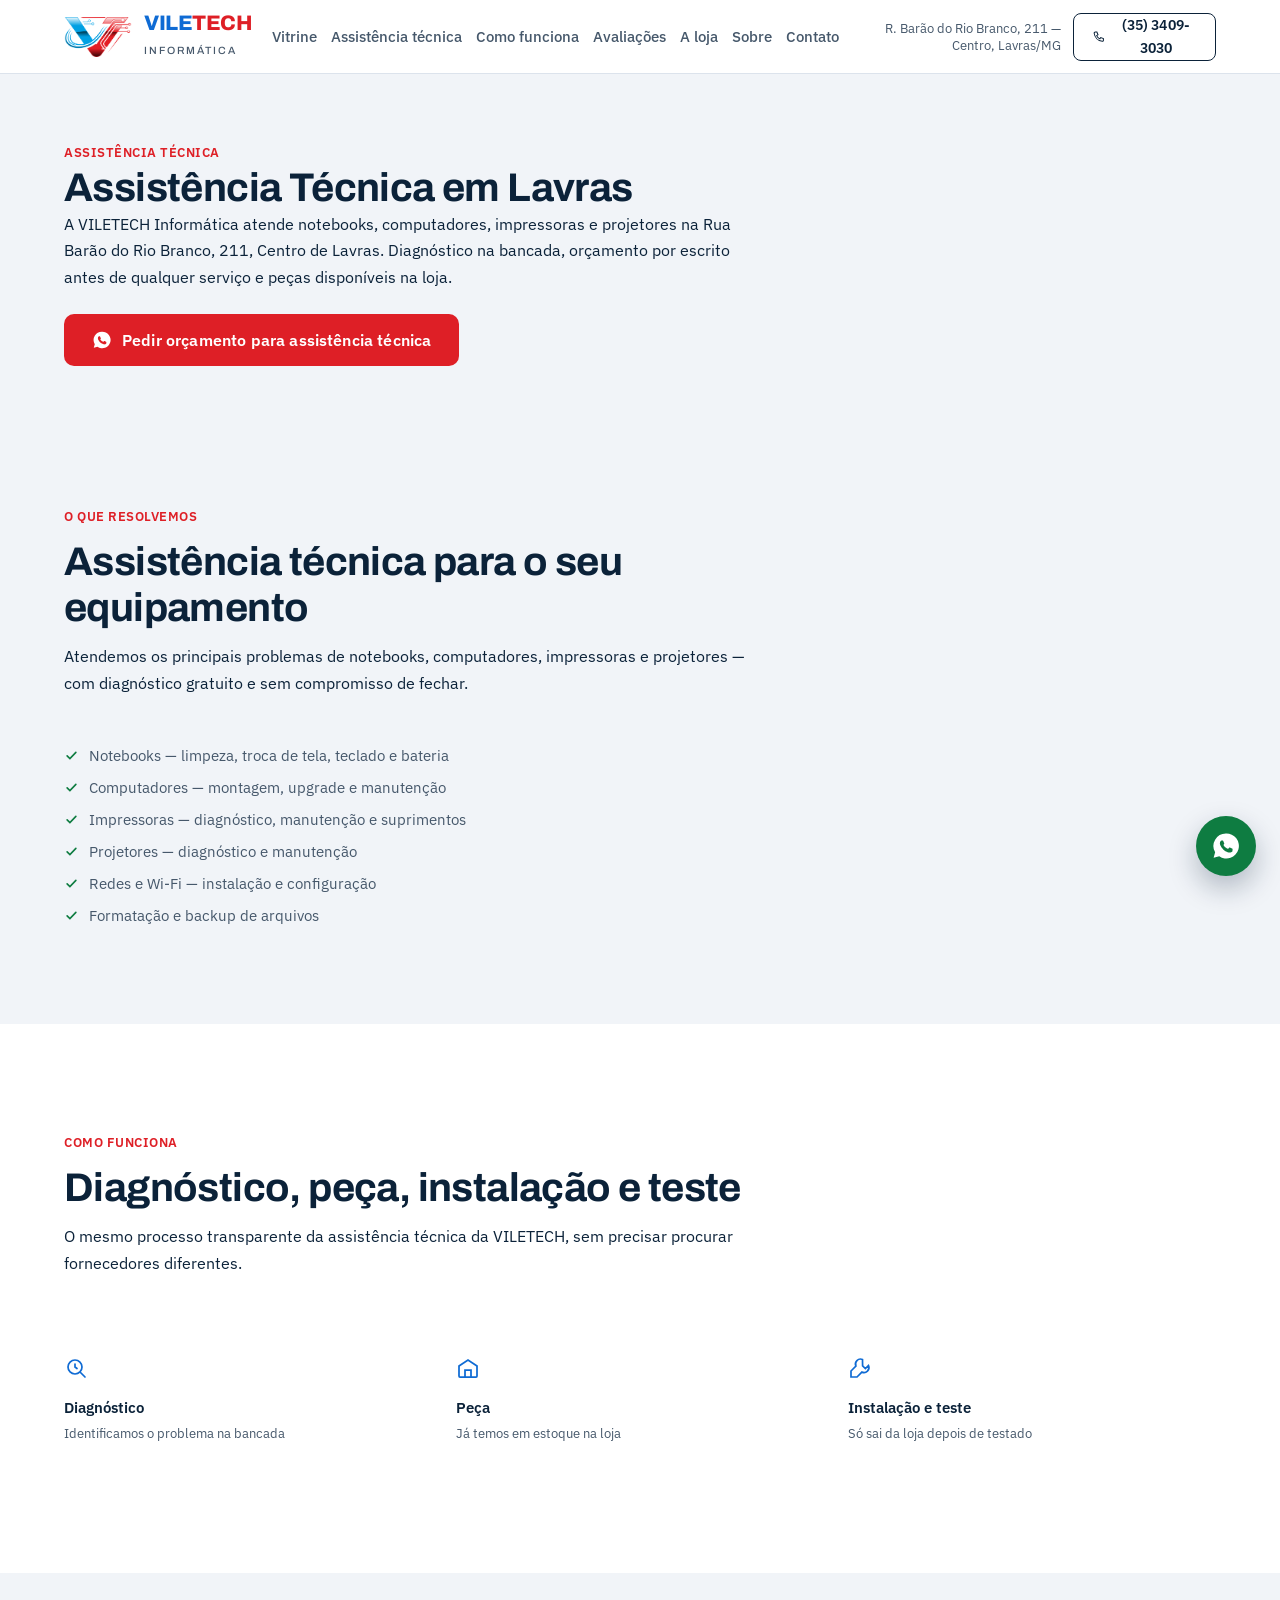
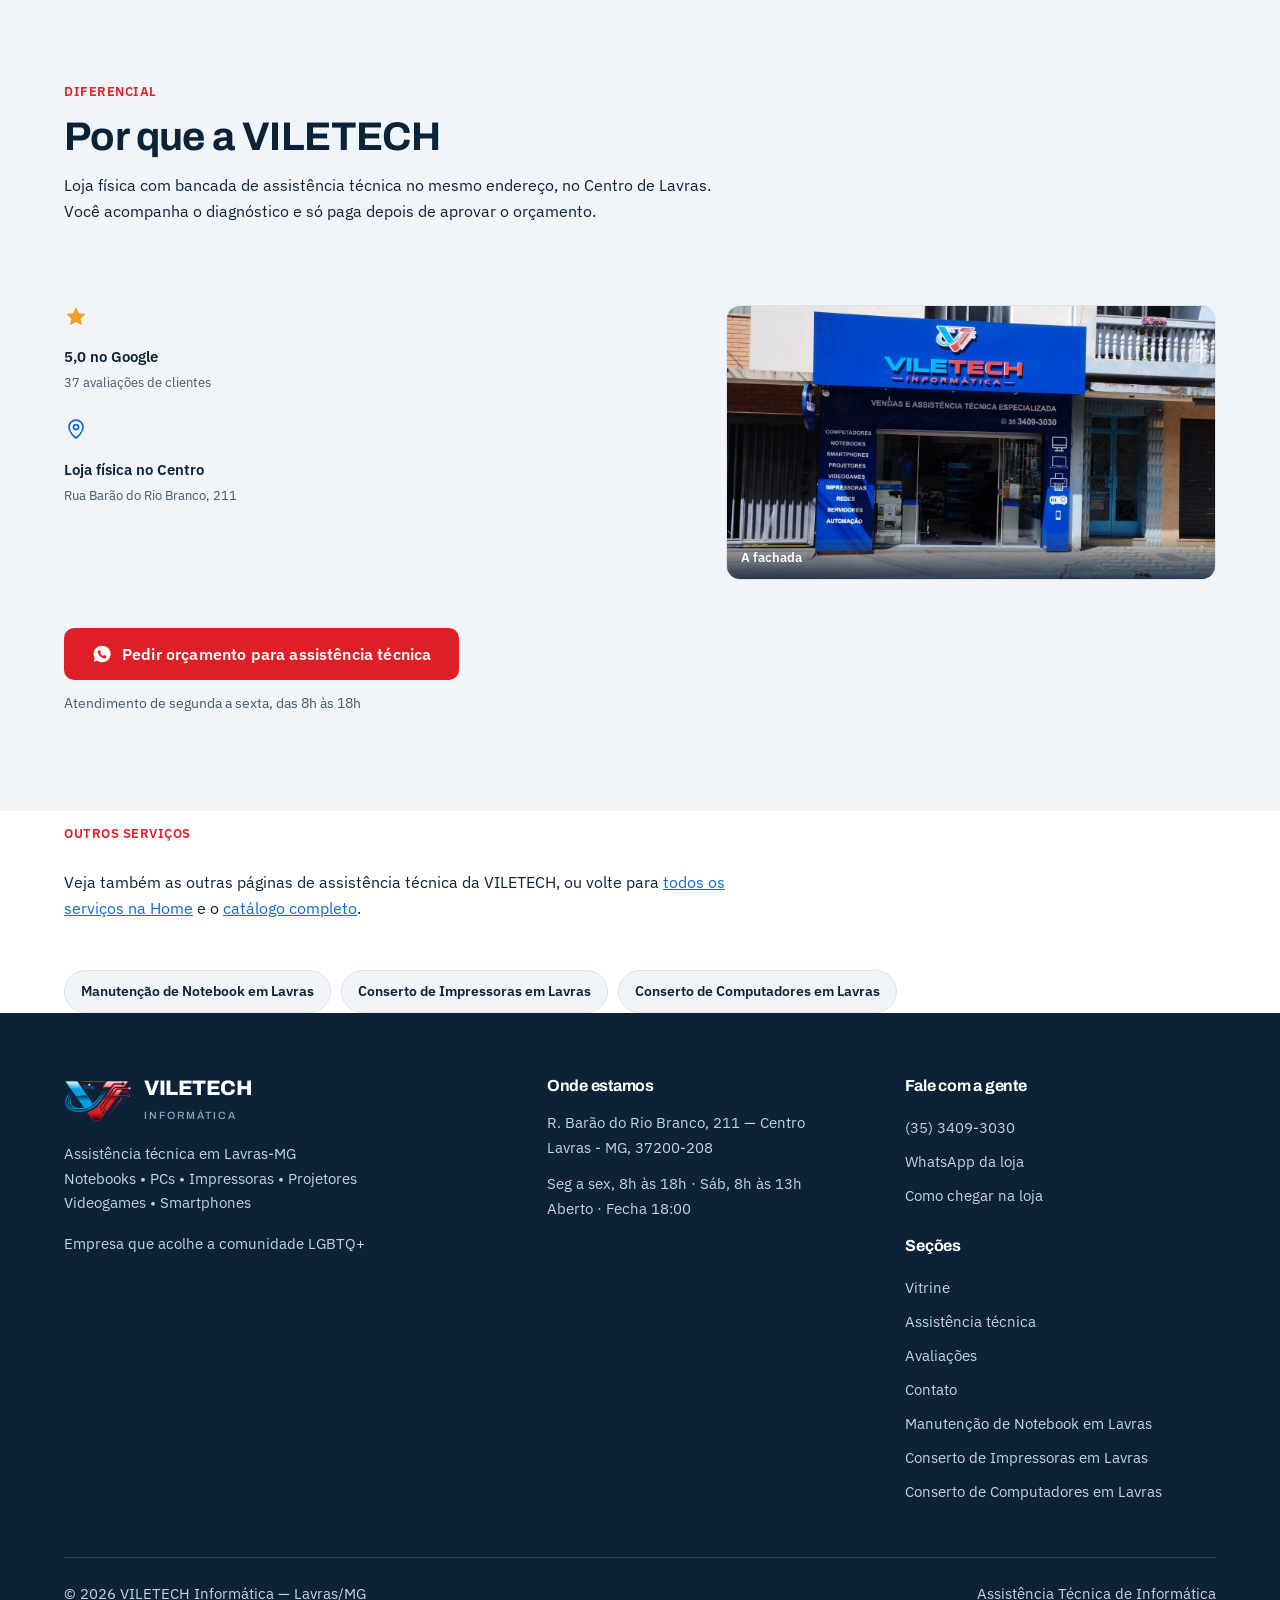
==== assistencia-tecnica-lavras/index.html @ 5fe6fd29 "Cria 4 páginas de serviço em SEO local (Lavras) e ajusta domínio canônico - Novas páginas institucio" ====
<!DOCTYPE html>
<html lang="pt-BR">
<head>
<meta charset="UTF-8">
<meta name="viewport" content="width=device-width, initial-scale=1">
<title>Assistência Técnica em Lavras | VILETECH Informática</title>
<meta name="description" content="Assistência técnica em Lavras/MG para notebooks, computadores, impressoras e projetores. Diagnóstico rápido, orçamento por escrito e loja física no Centro.">
<meta name="theme-color" content="#0B2239">
<meta property="og:type" content="website">
<meta property="og:locale" content="pt_BR">
<meta property="og:site_name" content="VILETECH Informática">
<meta property="og:title" content="Assistência Técnica em Lavras | VILETECH Informática">
<meta property="og:description" content="Assistência técnica em Lavras/MG para notebooks, computadores, impressoras e projetores. Diagnóstico rápido, orçamento por escrito e loja física no Centro.">
<meta property="og:url" content="https://viletechinformatica.com.br/assistencia-tecnica-lavras/">
<meta property="og:image" content="https://viletechinformatica.com.br/img/logo-viletech-512.png">
<meta name="twitter:card" content="summary">
<meta name="twitter:title" content="Assistência Técnica em Lavras | VILETECH Informática">
<meta name="twitter:description" content="Assistência técnica em Lavras/MG para notebooks, computadores, impressoras e projetores. Diagnóstico rápido, orçamento por escrito e loja física no Centro.">
<meta name="twitter:image" content="https://viletechinformatica.com.br/img/logo-viletech-512.png">
<link rel="canonical" href="https://viletechinformatica.com.br/assistencia-tecnica-lavras/">
<link rel="icon" type="image/png" href="../img/favicon-32.png">
<link rel="apple-touch-icon" href="../img/apple-touch-icon.png">
<link rel="preconnect" href="https://fonts.googleapis.com">
<link rel="preconnect" href="https://fonts.gstatic.com" crossorigin>
<link href="https://fonts.googleapis.com/css2?family=Archivo:wght@600;700;800&family=IBM+Plex+Sans:wght@400;500;600&display=swap" rel="stylesheet">
<link rel="stylesheet" href="../estilo.css">
<script type="application/ld+json">
{
  "@context": "https://schema.org",
  "@type": "BreadcrumbList",
  "itemListElement": [
    { "@type": "ListItem", "position": 1, "name": "Início", "item": "https://viletechinformatica.com.br/" },
    { "@type": "ListItem", "position": 2, "name": "Assistência Técnica em Lavras", "item": "https://viletechinformatica.com.br/assistencia-tecnica-lavras/" }
  ]
}
</script>
</head>
<body>

<script>document.documentElement.classList.add('js');</script>

<a class="pular" href="#conteudo">Pular para o conteúdo</a>

<!-- ==========================================================================
     CABEÇALHO — igual ao da Home
     ========================================================================== -->
<header class="topo">
  <div class="topo-in">
    <a class="marca" href="../index.html" aria-label="VILETECH Informática — página inicial">
      <img class="marca-logo" src="../img/logo-viletech-mark.png" width="68" height="40" alt="" aria-hidden="true">
      <span class="marca-txt"><strong><span class="marca-vile">Vile</span><span class="marca-tech">Tech</span></strong><span>Informática</span></span>
    </a>

    <nav class="menu" id="menu" aria-label="Navegação principal">
      <a href="../index.html#vitrine">Vitrine</a>
      <a href="../index.html#servicos">Assistência técnica</a>
      <a href="../index.html#como-funciona">Como funciona</a>
      <a href="../index.html#avaliacoes">Avaliações</a>
      <a href="../index.html#loja">A loja</a>
      <a href="../sobre/">Sobre</a>
      <a href="../index.html#contato">Contato</a>
    </nav>

    <div class="topo-contato">
      <p class="topo-endereco">R. Barão do Rio Branco, 211 — Centro, Lavras/MG</p>
      <a class="btn btn-s btn-mini" href="tel:+553534093030">
        <svg width="16" height="16" viewBox="0 0 24 24" fill="none" stroke="currentColor" stroke-width="1.9" stroke-linecap="round" aria-hidden="true" focusable="false"><path d="M6 3h3l2 5-2.5 1.5a12 12 0 0 0 6 6L16 13l5 2v3a2 2 0 0 1-2.2 2A17 17 0 0 1 4 5.2 2 2 0 0 1 6 3z"/></svg>
        (35) 3409-3030
      </a>
      <button class="abre-menu" id="abreMenu" type="button" aria-expanded="false" aria-controls="menu" aria-label="Abrir menu de navegação">
        <svg width="22" height="22" viewBox="0 0 24 24" fill="none" stroke="currentColor" stroke-width="2" stroke-linecap="round" aria-hidden="true" focusable="false"><path d="M4 7h16M4 12h16M4 17h16"/></svg>
      </button>
    </div>
  </div>
</header>

<main id="conteudo">

  <!-- ========================================================================
       INTRODUÇÃO
       ======================================================================== -->
  <section class="catalogo-topo">
    <div class="container">
      <p class="selo">Assistência técnica</p>
      <h1 class="h2">Assistência Técnica em Lavras</h1>
      <p class="corpo">A VILETECH Informática atende notebooks, computadores, impressoras e projetores na Rua Barão do Rio Branco, 211, Centro de Lavras. Diagnóstico na bancada, orçamento por escrito antes de qualquer serviço e peças disponíveis na loja.</p>
      <div class="linha-btn" style="margin-top:var(--e5)">
        <a class="btn btn-p" data-zap="Olá! Gostaria de solicitar um orçamento para assistência técnica." href="https://wa.me/553534093030?text=Ol%C3%A1!%20Gostaria%20de%20solicitar%20um%20or%C3%A7amento%20para%20assist%C3%AAncia%20t%C3%A9cnica." target="_blank" rel="noopener">
          <svg width="20" height="20" viewBox="0 0 24 24" fill="currentColor" aria-hidden="true" focusable="false"><path d="M12 2a10 10 0 0 0-8.7 15l-1.2 4.4 4.5-1.2A10 10 0 1 0 12 2zm5.3 14c-.2.6-1.2 1.2-1.7 1.2-.5.1-1 .1-1.6-.1-.4-.1-.9-.3-1.5-.6-2.6-1.1-4.3-3.8-4.4-4-.1-.2-1-1.4-1-2.6 0-1.2.6-1.8.9-2.1.2-.2.5-.3.7-.3h.5c.2 0 .4 0 .6.5l.8 1.9c.1.2 0 .4-.1.5l-.3.4c-.1.1-.3.3-.1.6.1.2.6 1 1.3 1.6.9.8 1.6 1 1.9 1.2.2.1.4 0 .5-.1l.7-.8c.2-.2.3-.2.6-.1l1.7.8c.3.1.5.2.5.4 0 .1 0 .5-.2 1z"/></svg>
          Pedir orçamento para assistência técnica
        </a>
      </div>
    </div>
  </section>

  <!-- ========================================================================
       O QUE RESOLVEMOS
       ======================================================================== -->
  <section class="secao secao--cinza" aria-labelledby="tituloResolve">
    <div class="container">
      <div class="cabeca-secao revela">
        <p class="selo">O que resolvemos</p>
        <h2 class="h2" id="tituloResolve">Assistência técnica para o seu equipamento</h2>
        <p class="corpo">Atendemos os principais problemas de notebooks, computadores, impressoras e projetores — com diagnóstico gratuito e sem compromisso de fechar.</p>
      </div>

      <ul class="lista-check revela" style="max-width:560px">
            <li><svg width="15" height="15" viewBox="0 0 24 24" fill="none" stroke="currentColor" stroke-width="2.6" stroke-linecap="round" aria-hidden="true" focusable="false"><path d="M5 12.5l4.5 4.5L19 7"/></svg>Notebooks — limpeza, troca de tela, teclado e bateria</li>
            <li><svg width="15" height="15" viewBox="0 0 24 24" fill="none" stroke="currentColor" stroke-width="2.6" stroke-linecap="round" aria-hidden="true" focusable="false"><path d="M5 12.5l4.5 4.5L19 7"/></svg>Computadores — montagem, upgrade e manutenção</li>
            <li><svg width="15" height="15" viewBox="0 0 24 24" fill="none" stroke="currentColor" stroke-width="2.6" stroke-linecap="round" aria-hidden="true" focusable="false"><path d="M5 12.5l4.5 4.5L19 7"/></svg>Impressoras — diagnóstico, manutenção e suprimentos</li>
            <li><svg width="15" height="15" viewBox="0 0 24 24" fill="none" stroke="currentColor" stroke-width="2.6" stroke-linecap="round" aria-hidden="true" focusable="false"><path d="M5 12.5l4.5 4.5L19 7"/></svg>Projetores — diagnóstico e manutenção</li>
            <li><svg width="15" height="15" viewBox="0 0 24 24" fill="none" stroke="currentColor" stroke-width="2.6" stroke-linecap="round" aria-hidden="true" focusable="false"><path d="M5 12.5l4.5 4.5L19 7"/></svg>Redes e Wi-Fi — instalação e configuração</li>
            <li><svg width="15" height="15" viewBox="0 0 24 24" fill="none" stroke="currentColor" stroke-width="2.6" stroke-linecap="round" aria-hidden="true" focusable="false"><path d="M5 12.5l4.5 4.5L19 7"/></svg>Formatação e backup de arquivos</li>
      </ul>
    </div>
  </section>

  <!-- ========================================================================
       COMO FUNCIONA
       ======================================================================== -->
  <section class="secao" aria-labelledby="tituloComoFunciona">
    <div class="container">
      <div class="cabeca-secao revela">
        <p class="selo">Como funciona</p>
        <h2 class="h2" id="tituloComoFunciona">Diagnóstico, peça, instalação e teste</h2>
        <p class="corpo">O mesmo processo transparente da assistência técnica da VILETECH, sem precisar procurar fornecedores diferentes.</p>
      </div>

      <ul class="confianca">
        <li class="revela">
          <span class="ic" aria-hidden="true"><svg width="24" height="24" viewBox="0 0 24 24" fill="none" stroke="currentColor" stroke-width="1.7" stroke-linecap="round" focusable="false"><circle cx="11" cy="11" r="7"/><path d="M16.5 16.5L21 21M11 8v3l2 1.5"/></svg></span>
          <strong>Diagnóstico</strong><span>Identificamos o problema na bancada</span>
        </li>
        <li class="revela" data-atraso="1">
          <span class="ic" aria-hidden="true"><svg width="24" height="24" viewBox="0 0 24 24" fill="none" stroke="currentColor" stroke-width="1.75" focusable="false"><path d="M3 10l9-6 9 6v10a1 1 0 0 1-1 1H4a1 1 0 0 1-1-1z"/><path d="M9 21v-7h6v7"/></svg></span>
          <strong>Peça</strong><span>Já temos em estoque na loja</span>
        </li>
        <li class="revela" data-atraso="2">
          <span class="ic" aria-hidden="true"><svg width="24" height="24" viewBox="0 0 24 24" fill="none" stroke="currentColor" stroke-width="1.7" stroke-linecap="round" focusable="false"><path d="M14.5 3.5a5 5 0 0 0-6.6 6.6L3 15v6h6l4.9-4.9a5 5 0 0 0 6.6-6.6l-3.1 3.1-2.8-2.8z"/></svg></span>
          <strong>Instalação e teste</strong><span>Só sai da loja depois de testado</span>
        </li>
      </ul>
    </div>
  </section>

  <!-- ========================================================================
       DIFERENCIAL + LOJA
       ======================================================================== -->
  <section class="secao secao--cinza" aria-labelledby="tituloDiferencial">
    <div class="container">
      <div class="cabeca-secao revela">
        <p class="selo">Diferencial</p>
        <h2 class="h2" id="tituloDiferencial">Por que a VILETECH</h2>
        <p class="corpo">Loja física com bancada de assistência técnica no mesmo endereço, no Centro de Lavras. Você acompanha o diagnóstico e só paga depois de aprovar o orçamento.</p>
      </div>

      <div class="duas-colunas">
        <div class="revela">
          <ul class="confianca" style="grid-template-columns:1fr">
            <li class="revela">
              <span class="ic" aria-hidden="true"><svg width="24" height="24" viewBox="0 0 24 24" fill="#F0A020" aria-hidden="true" focusable="false"><path d="M12 2l2.9 6.3 6.6.8-4.9 4.6 1.3 6.6L12 17l-5.9 3.3 1.3-6.6L2.5 9.1l6.6-.8z"/></svg></span>
              <strong>5,0 no Google</strong><span>37 avaliações de clientes</span>
            </li>
            <li class="revela" data-atraso="1">
              <span class="ic" aria-hidden="true"><svg width="24" height="24" viewBox="0 0 24 24" fill="none" stroke="currentColor" stroke-width="1.75" focusable="false"><path d="M12 21s7-5.2 7-11a7 7 0 1 0-14 0c0 5.8 7 11 7 11z"/><circle cx="12" cy="10" r="2.5"/></svg></span>
              <strong>Loja física no Centro</strong><span>Rua Barão do Rio Branco, 211</span>
            </li>
          </ul>
        </div>

        <div class="revela" data-atraso="1">
          <div class="galeria">
            <figure class="foto-loja" style="aspect-ratio:16/9">
              <img src="../fotos/fachada.png" alt="Fachada da loja VILETECH Informática, onde é feita a assistência técnica em Lavras" loading="lazy" decoding="async" width="1600" height="720" style="position:absolute;inset:0">
              <figcaption>A fachada</figcaption>
            </figure>
          </div>
        </div>
      </div>

      <div class="linha-btn revela" style="margin-top:var(--e7);flex-direction:column;align-items:flex-start;gap:0">
        <a class="btn btn-p" data-zap="Olá! Gostaria de solicitar um orçamento para assistência técnica." href="https://wa.me/553534093030?text=Ol%C3%A1!%20Gostaria%20de%20solicitar%20um%20or%C3%A7amento%20para%20assist%C3%AAncia%20t%C3%A9cnica." target="_blank" rel="noopener">
          <svg width="20" height="20" viewBox="0 0 24 24" fill="currentColor" aria-hidden="true" focusable="false"><path d="M12 2a10 10 0 0 0-8.7 15l-1.2 4.4 4.5-1.2A10 10 0 1 0 12 2zm5.3 14c-.2.6-1.2 1.2-1.7 1.2-.5.1-1 .1-1.6-.1-.4-.1-.9-.3-1.5-.6-2.6-1.1-4.3-3.8-4.4-4-.1-.2-1-1.4-1-2.6 0-1.2.6-1.8.9-2.1.2-.2.5-.3.7-.3h.5c.2 0 .4 0 .6.5l.8 1.9c.1.2 0 .4-.1.5l-.3.4c-.1.1-.3.3-.1.6.1.2.6 1 1.3 1.6.9.8 1.6 1 1.9 1.2.2.1.4 0 .5-.1l.7-.8c.2-.2.3-.2.6-.1l1.7.8c.3.1.5.2.5.4 0 .1 0 .5-.2 1z"/></svg>
          Pedir orçamento para assistência técnica
        </a>
        <p class="micro-cta">Atendimento de segunda a sexta, das 8h às 18h</p>
      </div>
    </div>
  </section>

  <!-- ========================================================================
       OUTROS SERVIÇOS — links internos
       ======================================================================== -->
  <section aria-labelledby="tituloOutrosServicos">
    <div class="container">
      <div class="cabeca-secao revela">
        <p class="selo" id="tituloOutrosServicos">Outros serviços</p>
        <p class="corpo">Veja também as outras páginas de assistência técnica da VILETECH, ou volte para <a href="../index.html#servicos">todos os serviços na Home</a> e o <a href="../catalogo.html">catálogo completo</a>.</p>
      </div>
      <ul class="chips revela">
        <li><a class="chip" href="../manutencao-notebook-lavras/" style="text-decoration:none;display:inline-block">Manutenção de Notebook em Lavras</a></li>
        <li><a class="chip" href="../conserto-impressoras-lavras/" style="text-decoration:none;display:inline-block">Conserto de Impressoras em Lavras</a></li>
        <li><a class="chip" href="../conserto-computadores-lavras/" style="text-decoration:none;display:inline-block">Conserto de Computadores em Lavras</a></li>
      </ul>
    </div>
  </section>

</main>

<!-- ==========================================================================
     RODAPÉ — igual ao da Home
     ========================================================================== -->
<footer class="rodape">
  <div class="container">
    <div class="rodape-grade">
      <div>
        <div class="marca" style="margin-bottom:var(--e4)">
          <img class="marca-logo" src="../img/logo-viletech-mark.png" width="68" height="40" alt="" aria-hidden="true">
          <span class="marca-txt"><strong>VILETECH</strong><span>Informática</span></span>
        </div>
        <p>Assistência técnica em Lavras-MG<br>Notebooks • PCs • Impressoras • Projetores<br>Videogames • Smartphones</p>
        <p style="margin-top:var(--e4)">Empresa que acolhe a comunidade LGBTQ+</p>
      </div>

      <div>
        <h2>Onde estamos</h2>
        <p>R. Barão do Rio Branco, 211 — Centro<br>Lavras - MG, 37200-208</p>
        <p style="margin-top:var(--e3)">Seg a sex, 8h às 18h · Sáb, 8h às 13h<br>Aberto · Fecha 18:00</p>
      </div>

      <div>
        <h2>Fale com a gente</h2>
        <ul>
          <li><a href="tel:+553534093030">(35) 3409-3030</a></li>
          <li><a data-zap="Olá! Gostaria de solicitar um orçamento para assistência técnica." href="https://wa.me/553534093030?text=Ol%C3%A1!%20Gostaria%20de%20solicitar%20um%20or%C3%A7amento%20para%20assist%C3%AAncia%20t%C3%A9cnica." target="_blank" rel="noopener">WhatsApp da loja</a></li>
          <li><a href="https://www.google.com/maps/search/?api=1&amp;query=Viletech%20Inform%C3%A1tica%20Rua%20Bar%C3%A3o%20do%20Rio%20Branco%20211%20Lavras%20MG" target="_blank" rel="noopener">Como chegar na loja</a></li>
        </ul>
        <h2 style="margin-top:var(--e5)">Seções</h2>
        <ul>
          <li><a href="../index.html#vitrine">Vitrine</a></li>
          <li><a href="../index.html#servicos">Assistência técnica</a></li>
          <li><a href="../index.html#avaliacoes">Avaliações</a></li>
          <li><a href="../index.html#contato">Contato</a></li>
          <li><a href="../manutencao-notebook-lavras/">Manutenção de Notebook em Lavras</a></li>
          <li><a href="../conserto-impressoras-lavras/">Conserto de Impressoras em Lavras</a></li>
          <li><a href="../conserto-computadores-lavras/">Conserto de Computadores em Lavras</a></li>
        </ul>
      </div>
    </div>

    <div class="rodape-fim">
      <p>© <span id="ano">2026</span> VILETECH Informática — Lavras/MG</p>
      <p>Assistência Técnica de Informática</p>
    </div>
  </div>
</footer>

<!-- ========================= BOTÃO FLUTUANTE ========================= -->
<div class="flutuante-area" id="areaFlutuante">
  <a class="flutuante" id="flutuante" data-zap="Olá! Gostaria de solicitar um orçamento para assistência técnica." href="https://wa.me/553534093030?text=Ol%C3%A1!%20Gostaria%20de%20solicitar%20um%20or%C3%A7amento%20para%20assist%C3%AAncia%20t%C3%A9cnica." target="_blank" rel="noopener" aria-label="Falar no WhatsApp com a VILETECH Informática">
    <svg width="30" height="30" viewBox="0 0 24 24" fill="currentColor" aria-hidden="true" focusable="false"><path d="M12 2a10 10 0 0 0-8.7 15l-1.2 4.4 4.5-1.2A10 10 0 1 0 12 2zm5.3 14c-.2.6-1.2 1.2-1.7 1.2-.5.1-1 .1-1.6-.1-.4-.1-.9-.3-1.5-.6-2.6-1.1-4.3-3.8-4.4-4-.1-.2-1-1.4-1-2.6 0-1.2.6-1.8.9-2.1.2-.2.5-.3.7-.3h.5c.2 0 .4 0 .6.5l.8 1.9c.1.2 0 .4-.1.5l-.3.4c-.1.1-.3.3-.1.6.1.2.6 1 1.3 1.6.9.8 1.6 1 1.9 1.2.2.1.4 0 .5-.1l.7-.8c.2-.2.3-.2.6-.1l1.7.8c.3.1.5.2.5.4 0 .1 0 .5-.2 1z"/></svg>
  </a>
</div>

<!-- ========================= BARRA FIXA MOBILE ========================= -->
<nav class="barra-mobile" aria-label="Ações rápidas de contato">
  <a class="btn btn-w" data-zap="Olá! Gostaria de solicitar um orçamento para assistência técnica." href="https://wa.me/553534093030?text=Ol%C3%A1!%20Gostaria%20de%20solicitar%20um%20or%C3%A7amento%20para%20assist%C3%AAncia%20t%C3%A9cnica." target="_blank" rel="noopener">
    <svg width="20" height="20" viewBox="0 0 24 24" fill="currentColor" aria-hidden="true" focusable="false"><path d="M12 2a10 10 0 0 0-8.7 15l-1.2 4.4 4.5-1.2A10 10 0 1 0 12 2zm5.3 14c-.2.6-1.2 1.2-1.7 1.2-.5.1-1 .1-1.6-.1-.4-.1-.9-.3-1.5-.6-2.6-1.1-4.3-3.8-4.4-4-.1-.2-1-1.4-1-2.6 0-1.2.6-1.8.9-2.1.2-.2.5-.3.7-.3h.5c.2 0 .4 0 .6.5l.8 1.9c.1.2 0 .4-.1.5l-.3.4c-.1.1-.3.3-.1.6.1.2.6 1 1.3 1.6.9.8 1.6 1 1.9 1.2.2.1.4 0 .5-.1l.7-.8c.2-.2.3-.2.6-.1l1.7.8c.3.1.5.2.5.4 0 .1 0 .5-.2 1z"/></svg>
    WhatsApp
  </a>
  <a class="btn btn-s" href="tel:+553534093030" aria-label="Ligar para (35) 3409-3030">Ligar</a>
</nav>

<script src="../dados-produtos.js"></script>
<script>
(function(){
  'use strict';

  document.querySelectorAll('[data-zap]').forEach(function(el){
    el.setAttribute('href','https://wa.me/' + NUMERO_WHATSAPP + '?text=' + encodeURIComponent(el.dataset.zap));
  });

  var semAnimacao = window.matchMedia('(prefers-reduced-motion: reduce)').matches;

  /* MENU MOBILE */
  var abreMenu = document.getElementById('abreMenu');
  var menu = document.getElementById('menu');

  function fechaMenu(){
    menu.classList.remove('aberto');
    abreMenu.setAttribute('aria-expanded','false');
    abreMenu.setAttribute('aria-label','Abrir menu de navegação');
  }

  abreMenu.addEventListener('click', function(){
    var aberto = menu.classList.toggle('aberto');
    abreMenu.setAttribute('aria-expanded', String(aberto));
    abreMenu.setAttribute('aria-label', aberto ? 'Fechar menu de navegação' : 'Abrir menu de navegação');
  });

  menu.addEventListener('click', function(e){
    if(e.target.tagName === 'A') fechaMenu();
  });

  document.addEventListener('keydown', function(e){
    if(e.key === 'Escape' && menu.classList.contains('aberto')){
      fechaMenu();
      abreMenu.focus();
    }
  });

  /* REVELAR BLOCOS AO ROLAR */
  var blocos = document.querySelectorAll('.revela');
  if(semAnimacao || !('IntersectionObserver' in window)){
    blocos.forEach(function(b){ b.classList.add('dentro'); });
  } else {
    var obsRevela = new IntersectionObserver(function(entradas){
      entradas.forEach(function(entrada){
        if(entrada.isIntersecting){
          entrada.target.classList.add('dentro');
          obsRevela.unobserve(entrada.target);
        }
      });
    }, { rootMargin: '0px 0px -12% 0px', threshold: 0.12 });
    blocos.forEach(function(b){ obsRevela.observe(b); });
  }

  /* BOTÃO FLUTUANTE */
  var area = document.getElementById('areaFlutuante');
  function checaRolagem(){
    var altura = document.documentElement.scrollHeight - window.innerHeight;
    var progresso = altura > 0 ? window.scrollY / altura : 0;
    area.classList.toggle('visivel', progresso > 0.25);
  }
  window.addEventListener('scroll', checaRolagem, { passive: true });
  window.addEventListener('resize', checaRolagem, { passive: true });
  checaRolagem();

  /* ANO NO RODAPÉ */
  document.getElementById('ano').textContent = new Date().getFullYear();
})();
</script>

</body>
</html>
---- estilo.css ----
/* ==========================================================================
   TOKENS — copiados de design-system-viletech.html
   ========================================================================== */
:root{
  --azul-placa:#0B2239;
  --azul-fumaca:#123A5F;
  --azul-sinal:#0F6BD4;
  --vermelho-vile:#DE1F26;
  --vermelho-forte:#B8151B;
  --verde-whats:#0E7C41;
  --verde-whats-brilho:#25D366;
  --ambar:#F0A020;
  --branco-bancada:#FFFFFF;
  --cinza-antiestatico:#F1F4F8;
  --grafite:#46586B;
  --borda:#DCE3EC;
  --borda-forte:#B9C6D6;
  --desabilitado:#8697A8;

  --fonte-titulo:'Archivo',system-ui,-apple-system,'Segoe UI',sans-serif;
  --fonte-corpo:'IBM Plex Sans',system-ui,-apple-system,'Segoe UI',sans-serif;

  --t-h1:clamp(2.125rem,5.2vw,3.5rem);
  --t-h2:clamp(1.6875rem,3.4vw,2.5rem);
  --t-h3:clamp(1.375rem,2.2vw,1.75rem);
  --t-h4:1.25rem;
  --t-lead:1.1875rem;
  --t-corpo:1rem;
  --t-apoio:0.875rem;
  --t-selo:0.8125rem;

  --r-selo:6px; --r-acao:10px; --r-card:14px; --r-painel:20px; --r-total:999px; --r-zero:0;

  --s1:0 1px 2px rgba(11,34,57,.06),0 2px 8px rgba(11,34,57,.06);
  --s2:0 10px 26px rgba(11,34,57,.10);
  --s3:0 16px 40px rgba(11,34,57,.16);
  --s-acao:0 8px 20px rgba(222,31,38,.28);
  --s-produto:0 24px 60px rgba(15,107,212,.22);

  --e1:4px; --e2:8px; --e3:12px; --e4:16px; --e5:24px;
  --e6:32px; --e7:48px; --e8:64px; --e9:96px; --e10:128px;
  --container:1200px;
  --transicao:180ms cubic-bezier(.2,.7,.3,1);
}

/* ========================= BASE ========================= */
*{box-sizing:border-box;margin:0;padding:0}
html{scroll-behavior:smooth;scroll-padding-top:104px}
body{
  font-family:var(--fonte-corpo);
  color:var(--azul-placa);
  background:var(--branco-bancada);
  font-size:var(--t-corpo);line-height:1.65;
  -webkit-font-smoothing:antialiased;
  overflow-x:hidden;
}
h1,h2,h3,h4{font-family:var(--fonte-titulo);line-height:1.15;letter-spacing:-.015em}
img{max-width:100%;display:block}
a{color:var(--azul-sinal)}
ul,ol{list-style:none}

.container{max-width:var(--container);margin:0 auto;padding:0 24px}
.secao{padding:var(--e9) 0}
.secao--cinza{background:var(--cinza-antiestatico)}
.secao--navy{background:linear-gradient(160deg,var(--azul-placa),var(--azul-fumaca));color:#fff}

.pular{
  position:absolute;left:-9999px;top:0;z-index:200;
  background:var(--azul-placa);color:#fff;padding:14px 20px;
  border-radius:0 0 var(--r-acao) 0;font-weight:600;text-decoration:none;
}
.pular:focus{left:0}
.so-leitor{
  position:absolute;width:1px;height:1px;padding:0;margin:-1px;
  overflow:hidden;clip:rect(0 0 0 0);white-space:nowrap;border:0;
}

/* ========================= TIPOGRAFIA ========================= */
.h1{font-size:var(--t-h1);font-weight:800;letter-spacing:-.02em;line-height:1.05}
.h2{font-size:var(--t-h2);font-weight:700;letter-spacing:-.015em;line-height:1.15}
.h3{font-size:var(--t-h3);font-weight:700;line-height:1.25}
.lead{font-size:var(--t-lead);line-height:1.55;color:var(--grafite)}
.corpo{font-size:var(--t-corpo);line-height:1.65;max-width:68ch}
.apoio{font-size:var(--t-apoio);color:var(--grafite)}
.selo{font-size:var(--t-selo);font-weight:600;letter-spacing:.04em;text-transform:uppercase;color:var(--vermelho-vile);display:inline-block}
.linha-vermelha{color:var(--vermelho-vile)}
.secao--navy .lead,.secao--navy .apoio{color:#C3D3E4}
.cabeca-secao{max-width:70ch;margin-bottom:var(--e7)}
.cabeca-secao .selo{margin-bottom:var(--e3)}
.cabeca-secao p{margin-top:var(--e3)}

/* ========================= BOTÕES (52px · raio 10 · peso 600) ========================= */
.btn{
  font-family:var(--fonte-corpo);font-size:16px;font-weight:600;letter-spacing:.01em;
  min-height:52px;padding:0 28px;border-radius:var(--r-acao);border:none;
  display:inline-flex;align-items:center;justify-content:center;gap:10px;
  cursor:pointer;transition:var(--transicao);text-decoration:none;text-align:center;
}
.btn:focus-visible{outline:3px solid var(--azul-sinal);outline-offset:2px}
.btn-p{background:var(--vermelho-vile);color:#fff}
.btn-p:hover{background:var(--vermelho-forte);transform:translateY(-1px);box-shadow:var(--s-acao)}
.btn-p:active{transform:translateY(0);box-shadow:none}
.btn-w{background:var(--verde-whats);color:#fff}
.btn-w:hover{background:#0B6836;transform:translateY(-1px);box-shadow:0 8px 20px rgba(14,124,65,.28)}
.btn-w:active{transform:translateY(0);box-shadow:none}
.btn-s{background:transparent;color:var(--azul-placa);border:1.5px solid var(--azul-placa)}
.btn-s:hover{background:var(--azul-placa);color:#fff}
.btn-t{background:transparent;color:var(--azul-sinal);padding:0 6px;min-height:44px}
.btn-t:hover{text-decoration:underline;text-underline-offset:4px}
.btn-claro{background:#fff;color:var(--azul-placa)}
.btn-claro:hover{background:#E8EFF7}
.btn-contorno-claro{background:transparent;color:#fff;border:1.5px solid rgba(255,255,255,.45)}
.btn-contorno-claro:hover{background:rgba(255,255,255,.12);border-color:#fff}
.btn-contorno-claro:focus-visible{outline-color:#fff}
.btn[disabled]{background:var(--borda);color:var(--desabilitado);cursor:not-allowed;transform:none;box-shadow:none}
.btn-mini{min-height:44px;padding:0 18px;font-size:14px;border-radius:8px}
.linha-btn{display:flex;gap:var(--e4);flex-wrap:wrap;align-items:center}
.micro-cta{font-size:var(--t-apoio);color:var(--grafite);margin-top:var(--e3)}
.secao--navy .micro-cta,.hero .micro-cta{color:#C3D3E4}

/* ========================= TOPO ========================= */
.topo{
  position:sticky;top:0;z-index:60;
  background:rgba(255,255,255,.92);
  backdrop-filter:blur(10px);
  border-bottom:1px solid var(--borda);
}
.topo-in{max-width:var(--container);margin:0 auto;padding:12px 24px;display:flex;align-items:center;gap:var(--e5)}
.marca{display:flex;align-items:center;gap:12px;text-decoration:none;color:inherit;margin-right:auto}
.marca:focus-visible{outline:3px solid var(--azul-sinal);outline-offset:4px;border-radius:6px}
.marca-logo{width:68px;height:40px;object-fit:contain;flex-shrink:0}
.marca-txt strong{font-family:var(--fonte-titulo);font-weight:800;font-size:21px;letter-spacing:-.02em;display:block;line-height:1.1;text-transform:uppercase}
.marca-vile{color:var(--azul-sinal)}
.marca-tech{color:var(--vermelho-vile)}
.marca-txt>span{font-family:var(--fonte-titulo);font-weight:500;font-size:10.5px;color:var(--grafite);letter-spacing:.18em;text-transform:uppercase}
.menu{display:flex;gap:2px;align-items:center}
.menu a{
  font-size:14.5px;font-weight:500;color:var(--grafite);text-decoration:none;
  padding:10px 6px;border-radius:8px;transition:var(--transicao);white-space:nowrap;
  min-height:44px;display:inline-flex;align-items:center;
}
.menu a:hover{color:var(--azul-placa);background:var(--cinza-antiestatico)}
.menu a:focus-visible{outline:3px solid var(--azul-sinal);outline-offset:2px}
.topo-contato{display:flex;align-items:center;gap:var(--e3)}
.topo-endereco{font-size:12.5px;color:var(--grafite);line-height:1.35;text-align:right;max-width:24ch}
.abre-menu{
  display:none;background:transparent;border:1.5px solid var(--borda-forte);border-radius:8px;
  width:46px;height:46px;align-items:center;justify-content:center;color:var(--azul-placa);cursor:pointer;
}
.abre-menu:focus-visible{outline:3px solid var(--azul-sinal);outline-offset:2px}

/* ========================= HERO ========================= */
.hero{
  background:linear-gradient(160deg,var(--azul-placa),var(--azul-fumaca));
  color:#fff;position:relative;z-index:0;overflow:hidden;padding:var(--e9) 0 var(--e8);
}
.hero-video{
  position:absolute;inset:0;width:100%;height:100%;object-fit:cover;z-index:-1;
}
.hero::before{
  content:"";position:absolute;inset:0;
  background:linear-gradient(160deg,rgba(11,34,57,.88),rgba(18,58,95,.82));
  pointer-events:none;
}
.hero::after{
  content:"";position:absolute;right:-120px;top:-120px;width:520px;height:520px;
  background:radial-gradient(circle,rgba(15,107,212,.45),transparent 68%);pointer-events:none;
}
.hero-grade{position:relative;display:grid;grid-template-columns:1.05fr .95fr;gap:var(--e8);align-items:center}
.hero h1{font-size:var(--t-h1);font-weight:800;letter-spacing:-.025em;max-width:24ch}
.hero h1 span{display:block;color:#FF6B70}
.hero .lead{margin-top:var(--e4);max-width:52ch;color:#C3D3E4}
.hero .linha-btn{margin-top:var(--e6)}
.selos{display:flex;gap:10px;flex-wrap:wrap;margin-top:var(--e6)}
.selo-topo{
  font-size:13px;font-weight:600;letter-spacing:.03em;
  background:rgba(255,255,255,.10);border:1px solid rgba(255,255,255,.16);
  padding:8px 14px;border-radius:var(--r-total);display:inline-flex;align-items:center;gap:8px;
}
.selo-topo svg{flex:none}
.hero-arte{position:relative}
.hero-vitrine-prevista{
  position:absolute;left:6%;bottom:-18px;display:flex;align-items:center;
  background:#fff;border-radius:var(--r-total);padding:8px 18px 8px 8px;
  box-shadow:var(--s3);text-decoration:none;transition:var(--transicao);
}
.hero-vitrine-prevista:hover{transform:translateY(-3px);box-shadow:0 20px 46px rgba(11,34,57,.30)}
.hero-vitrine-prevista:focus-visible{outline:3px solid var(--azul-sinal);outline-offset:3px}
.hero-vitrine-prevista img{
  width:44px;height:44px;border-radius:var(--r-total);object-fit:cover;
  border:2px solid #fff;box-shadow:0 2px 6px rgba(11,34,57,.2);
}
.hero-vitrine-prevista img+img{margin-left:-16px}
.hero-vitrine-badge{margin-left:12px;font-size:12.5px;font-weight:600;color:var(--azul-placa);line-height:1.25}
.hero-vitrine-badge strong{display:block;font-family:var(--fonte-titulo);font-size:16px;color:var(--vermelho-vile)}

/* ========================= FAIXA DE CONFIANÇA ========================= */
.confianca{display:grid;grid-template-columns:repeat(auto-fit,minmax(210px,1fr));gap:var(--e5);padding:var(--e6) 0}
.confianca li strong{display:block;font-size:15px;font-weight:600;margin-bottom:2px}
.confianca li span{font-size:13px;color:var(--grafite);display:block}
.confianca .ic{color:var(--azul-sinal);margin-bottom:10px;display:block}

/* ========================= CARDS ========================= */
.grade{display:grid;gap:var(--e5)}
.g2{grid-template-columns:repeat(auto-fit,minmax(300px,1fr))}
.g3{grid-template-columns:repeat(auto-fit,minmax(290px,1fr))}
.card{
  background:#fff;border:1px solid var(--borda);border-radius:var(--r-card);
  padding:28px;transition:var(--transicao);box-shadow:var(--s1);
  display:flex;flex-direction:column;
}
.card:hover,.card:focus-within{border-color:var(--azul-sinal);box-shadow:var(--s2);transform:translateY(-2px)}
.card .icone{
  width:48px;height:48px;border-radius:12px;background:var(--cinza-antiestatico);
  color:var(--azul-sinal);display:flex;align-items:center;justify-content:center;
  margin-bottom:16px;transition:var(--transicao);
}
.card:hover .icone{background:var(--azul-sinal);color:#fff}
.card h3{font-size:20px;font-weight:600;margin-bottom:8px;font-family:var(--fonte-titulo)}
.card p{font-size:15px;color:var(--grafite)}
.card .acao-card{margin-top:auto;padding-top:18px}
.lista-check{margin-top:var(--e3);display:grid;gap:8px}
.lista-check li{font-size:14.5px;color:var(--grafite);display:flex;gap:10px;align-items:flex-start}
.lista-check svg{flex:none;color:var(--verde-whats);margin-top:4px}

.card-prova{background:#fff;border-radius:var(--r-card);padding:28px 24px 24px;box-shadow:var(--s1);position:relative;overflow:hidden;transition:var(--transicao)}
.card-prova:hover{box-shadow:var(--s2);transform:translateY(-2px)}
.card-prova::before{
  content:"\201C";position:absolute;top:-14px;right:16px;font-family:Georgia,'Times New Roman',serif;
  font-size:76px;line-height:1;color:var(--cinza-antiestatico);z-index:0;pointer-events:none;
}
.card-prova > *{position:relative;z-index:1}
.estrelas{color:var(--ambar);font-size:15px;letter-spacing:2px}
.card-prova p{margin:10px 0 14px;font-size:15.5px}
.card-prova .quem{font-size:14px;color:var(--grafite)}

/* ========================= NÚMEROS E GRÁFICOS ========================= */
.numeros{display:grid;grid-template-columns:repeat(auto-fit,minmax(170px,1fr));gap:var(--e5);margin-bottom:var(--e7)}
.numero strong{
  display:block;font-family:var(--fonte-titulo);font-size:clamp(2.4rem,5vw,3.25rem);
  font-weight:800;letter-spacing:-.02em;line-height:1;color:#fff;
}
.numero strong small{font-size:.42em;font-weight:700;margin-left:4px;letter-spacing:0}
.numero span{display:block;font-size:14.5px;color:#C3D3E4;margin-top:8px}

.painel-grafico{background:rgba(255,255,255,.06);border:1px solid rgba(255,255,255,.14);border-radius:var(--r-painel);padding:var(--e6)}
.painel-grafico figcaption{font-size:13.5px;color:#C3D3E4;margin-top:var(--e5)}
.grafico-topo{display:flex;align-items:center;gap:var(--e6);flex-wrap:wrap}
.medidor{position:relative;width:132px;height:132px;flex:none}
.medidor svg{transform:rotate(-90deg)}
.medidor-trilho{stroke:rgba(255,255,255,.16)}
.medidor-arco{stroke:var(--ambar);stroke-linecap:round;stroke-dasharray:352;stroke-dashoffset:var(--arco,0);transition:stroke-dashoffset 1400ms cubic-bezier(.2,.7,.3,1)}
.js .medidor-arco{stroke-dashoffset:352}
.js .animar .medidor-arco{stroke-dashoffset:var(--arco,0)}
.medidor-valor{position:absolute;inset:0;display:flex;flex-direction:column;align-items:center;justify-content:center;font-family:var(--fonte-titulo)}
.medidor-valor b{font-size:34px;font-weight:800;line-height:1}
.medidor-valor i{font-style:normal;font-size:11px;color:#C3D3E4;letter-spacing:.08em;text-transform:uppercase;margin-top:5px}

.barras{display:grid;gap:10px;flex:1;min-width:240px}
.barra-linha{display:grid;grid-template-columns:40px 1fr 34px;gap:12px;align-items:center;font-size:13px}
.barra-linha .rot{color:#C3D3E4;font-variant-numeric:tabular-nums}
.barra-trilho{display:block;height:12px;background:rgba(255,255,255,.12);border-radius:var(--r-total);overflow:hidden}
.barra-preench{display:block;height:100%;background:var(--ambar);border-radius:var(--r-total);width:var(--w,0%);transition:width 1200ms cubic-bezier(.2,.7,.3,1)}
.js .barra-preench{width:0}
.js .animar .barra-preench{width:var(--w,0%)}
.barra-linha .val{text-align:right;color:#fff;font-weight:600;font-variant-numeric:tabular-nums}

/* ========================= FLUXO ========================= */
.fluxo{position:relative;display:grid;grid-template-columns:repeat(5,1fr);gap:var(--e4)}
.fluxo::before{
  content:"";position:absolute;top:34px;left:10%;right:10%;height:2px;
  background:repeating-linear-gradient(90deg,var(--borda-forte) 0 8px,transparent 8px 16px);
  transform:scaleX(1);transform-origin:left;transition:transform 1200ms cubic-bezier(.2,.7,.3,1);
}
.js .fluxo::before{transform:scaleX(0)}
.js .fluxo.animar::before{transform:scaleX(1)}
.passo{text-align:center;position:relative}
.passo .bolha{
  width:68px;height:68px;border-radius:var(--r-total);margin:0 auto var(--e4);
  background:#fff;border:2px solid var(--borda);color:var(--azul-sinal);
  display:flex;align-items:center;justify-content:center;position:relative;transition:var(--transicao);
}
.passo .n{
  position:absolute;top:-6px;right:-6px;width:26px;height:26px;border-radius:var(--r-total);
  background:var(--azul-placa);color:#fff;font-size:13px;font-weight:700;
  display:flex;align-items:center;justify-content:center;font-family:var(--fonte-titulo);
}
.passo:hover .bolha{border-color:var(--azul-sinal);box-shadow:var(--s2);transform:translateY(-3px)}
.passo h3{font-size:16px;font-weight:600;margin-bottom:6px;font-family:var(--fonte-titulo)}
.passo p{font-size:14px;color:var(--grafite)}
.passo:last-child .bolha{border-color:var(--vermelho-vile);color:var(--vermelho-vile)}

/* ========================= LOJA ========================= */
.duas-colunas{display:grid;grid-template-columns:1.1fr .9fr;gap:var(--e8);align-items:start}
.painel-endereco{background:#fff;border:1px solid var(--borda);border-radius:var(--r-painel);padding:var(--e6);box-shadow:var(--s1)}
.dados{display:grid;gap:var(--e4);margin:var(--e5) 0}
.dados li{display:flex;gap:14px;align-items:flex-start;font-size:15px}
.dados .ic{color:var(--azul-sinal);flex:none;margin-top:2px}
.dados strong{display:block;font-weight:600;font-size:15px}
.dados span{color:var(--grafite);font-size:14px}
.dados a{color:var(--azul-sinal);text-decoration:none;display:inline-flex;align-items:center;min-height:44px}
.dados a:hover{text-decoration:underline;text-underline-offset:3px}

.chips{display:flex;flex-wrap:wrap;gap:10px;margin-top:var(--e4)}
.chip{
  font-size:14px;font-weight:600;padding:9px 16px;border-radius:var(--r-total);
  background:var(--cinza-antiestatico);border:1px solid var(--borda);
  color:var(--azul-placa);transition:var(--transicao);
}
.chip:hover{border-color:var(--azul-sinal);color:var(--azul-sinal)}
.secao--cinza .chip{background:#fff}

.galeria{display:grid;grid-template-columns:repeat(auto-fit,minmax(190px,1fr));gap:var(--e4);margin-top:var(--e6)}
.foto-loja{
  background:var(--cinza-antiestatico);border:1px solid var(--borda);border-radius:var(--r-card);
  overflow:hidden;position:relative;aspect-ratio:4/3;margin:0;
}
.secao--cinza .foto-loja{background:#fff}
.foto-loja img{width:100%;height:100%;object-fit:cover}
.foto-loja .marca-agua{position:absolute;inset:0;display:flex;align-items:center;justify-content:center}
.foto-loja figcaption{
  position:absolute;left:0;right:0;bottom:0;padding:12px 14px;font-size:12.5px;font-weight:600;
  background:linear-gradient(transparent,rgba(11,34,57,.85));color:#fff;
}

/* ========================= VITRINE ========================= */
.produtos-grade{display:grid;grid-template-columns:repeat(auto-fill,minmax(240px,1fr));gap:var(--e5);margin-top:var(--e7)}
.produto-card{
  background:#fff;border:1px solid var(--borda);border-radius:var(--r-card);overflow:hidden;
  display:flex;flex-direction:column;text-align:left;cursor:pointer;padding:0;width:100%;
  transition:var(--transicao);box-shadow:var(--s1);
}
.produto-card:hover,.produto-card:focus-visible{border-color:var(--azul-sinal);box-shadow:var(--s2);transform:translateY(-4px)}
.produto-card:focus-visible{outline:3px solid var(--azul-sinal);outline-offset:2px}
.produto-foto{position:relative;aspect-ratio:3/4;background:var(--cinza-antiestatico);overflow:hidden}
.produto-foto img{width:100%;height:100%;object-fit:cover;display:block;transition:transform 520ms cubic-bezier(.2,.7,.3,1)}
.produto-card:hover .produto-foto img{transform:scale(1.045)}
.produto-corpo{padding:20px 20px 18px;display:flex;flex-direction:column;flex:1}
.produto-categoria{font-size:11.5px;font-weight:700;letter-spacing:.07em;text-transform:uppercase;color:var(--azul-sinal)}
.produto-nome{font-family:var(--fonte-titulo);font-size:18.5px;font-weight:700;color:var(--azul-placa);line-height:1.3;margin-top:6px}
.produto-acao{
  margin-top:auto;padding-top:16px;border-top:1px solid var(--borda);
  display:flex;align-items:center;gap:6px;font-size:13.5px;font-weight:600;color:var(--azul-sinal);
}
.produto-acao svg{flex:none;transition:transform var(--transicao)}
.produto-card:hover .produto-acao svg{transform:translateX(3px)}

.vitrine-mais{display:flex;justify-content:center;margin-top:var(--e7)}
.vitrine-mais .btn svg{transition:transform var(--transicao)}
.vitrine-mais .btn:hover svg{transform:translateX(3px)}

.lightbox{
  position:fixed;inset:0;background:rgba(11,34,57,.94);z-index:200;
  display:flex;align-items:center;justify-content:center;padding:72px var(--e5) var(--e6);
}
.lightbox[hidden]{display:none}
.lightbox figure{margin:0;display:flex;flex-direction:column;align-items:center;gap:var(--e4);max-width:min(92vw,900px)}
.lightbox img{max-width:100%;max-height:66vh;border-radius:var(--r-card);background:#fff;box-shadow:var(--s3);object-fit:contain}
.lightbox figcaption{color:#C3D3E4;font-size:13.5px;text-align:center}
.lightbox figcaption strong{display:block;color:#fff;font-size:16px;font-weight:700;font-family:var(--fonte-titulo);margin-bottom:2px}
.lightbox-fechar,.lightbox-nav{
  position:fixed;background:rgba(255,255,255,.12);border:1px solid rgba(255,255,255,.24);color:#fff;
  border-radius:var(--r-total);width:46px;height:46px;display:flex;align-items:center;justify-content:center;
  cursor:pointer;transition:var(--transicao);
}
.lightbox-fechar:hover,.lightbox-nav:hover{background:rgba(255,255,255,.22)}
.lightbox-fechar:focus-visible,.lightbox-nav:focus-visible{outline:3px solid #fff;outline-offset:2px}
.lightbox-fechar{top:20px;right:20px}
.lightbox-anterior{left:20px;top:50%;transform:translateY(-50%)}
.lightbox-proximo{right:20px;top:50%;transform:translateY(-50%)}
.lightbox-cta{margin-top:2px}

/* ========================= CATÁLOGO ========================= */
.catalogo-topo{padding:var(--e8) 0 var(--e6);background:var(--cinza-antiestatico)}
.catalogo-voltar{
  display:inline-flex;align-items:center;gap:6px;font-size:14px;font-weight:600;
  color:var(--grafite);text-decoration:none;margin-bottom:var(--e5);min-height:44px;
}
.catalogo-voltar:hover{color:var(--azul-sinal)}
.catalogo-voltar:focus-visible{outline:3px solid var(--azul-sinal);outline-offset:2px}
.catalogo-voltar svg{flex:none;transition:transform var(--transicao)}
.catalogo-voltar:hover svg{transform:translateX(-3px)}

.catalogo-controles{margin-top:var(--e6)}
.busca-produtos{position:relative}
.busca-produtos svg{position:absolute;left:16px;top:50%;transform:translateY(-50%);color:var(--desabilitado);pointer-events:none}
.busca-produtos input{
  width:100%;height:52px;border-radius:var(--r-acao);border:1.5px solid var(--borda);
  background:#fff;padding:0 16px 0 46px;font-size:15px;font-family:var(--fonte-corpo);color:var(--azul-placa);
  transition:var(--transicao);
}
.busca-produtos input:focus{outline:none;border-color:var(--azul-sinal);box-shadow:0 0 0 3px rgba(15,107,212,.14)}
.busca-produtos input::placeholder{color:var(--desabilitado)}

.categorias-nav{
  display:flex;gap:8px;overflow-x:auto;padding:4px 2px 8px;margin-top:var(--e4);scrollbar-width:thin;
}
.categorias-nav::-webkit-scrollbar{height:6px}
.categorias-nav::-webkit-scrollbar-thumb{background:var(--borda-forte);border-radius:var(--r-total)}
.categoria-filtro{
  flex:none;font-size:14px;font-weight:600;padding:9px 16px;border-radius:var(--r-total);min-height:40px;
  background:#fff;border:1.5px solid var(--borda);color:var(--grafite);cursor:pointer;
  transition:var(--transicao);white-space:nowrap;
}
.categoria-filtro:hover{border-color:var(--azul-sinal);color:var(--azul-sinal)}
.categoria-filtro[aria-pressed="true"]{background:var(--azul-placa);border-color:var(--azul-placa);color:#fff}
.categoria-filtro:focus-visible{outline:3px solid var(--azul-sinal);outline-offset:2px}

.catalogo-secao{padding-top:var(--e7)}
.catalogo-contagem{font-size:14px;color:var(--grafite);font-weight:600;margin-top:var(--e5)}
.catalogo-contagem strong{color:var(--azul-placa)}

.catalogo-vazio{text-align:center;padding:var(--e9) var(--e5);color:var(--grafite)}
.catalogo-vazio svg{color:var(--borda-forte);margin-bottom:var(--e4)}
.catalogo-vazio h3{font-family:var(--fonte-titulo);font-size:20px;color:var(--azul-placa);margin-bottom:8px}
.catalogo-vazio p{max-width:46ch;margin:0 auto}
.catalogo-vazio .btn{margin-top:var(--e5)}

.catalogo-carregar-mais{display:flex;justify-content:center;margin-top:var(--e7)}

/* ========================= FORMULÁRIO ========================= */
.form{background:var(--cinza-antiestatico);border-radius:var(--r-painel);padding:32px;max-width:520px}
.secao--cinza .form{background:#fff;border:1px solid var(--borda)}
.campo{margin-bottom:var(--e4)}
.campo label{display:block;font-size:14px;font-weight:600;margin-bottom:6px}
.campo input,.campo select{
  width:100%;min-height:52px;padding:0 16px;font:inherit;font-size:16px;
  background:#fff;border:1.5px solid var(--borda);border-radius:var(--r-acao);
  color:var(--azul-placa);transition:var(--transicao);
}
.campo select{
  appearance:none;
  background-image:linear-gradient(45deg,transparent 50%,var(--grafite) 50%),linear-gradient(135deg,var(--grafite) 50%,transparent 50%);
  background-position:calc(100% - 20px) 23px,calc(100% - 14px) 23px;
  background-size:6px 6px;background-repeat:no-repeat;
}
.campo input::placeholder{color:var(--desabilitado)}
.campo input:focus,.campo select:focus{outline:none;border-color:var(--azul-sinal);box-shadow:0 0 0 4px rgba(15,107,212,.16)}
.campo .dica{font-size:13px;color:var(--grafite);margin-top:6px}
.campo.erro input{border-color:var(--vermelho-vile)}
.campo .msg-erro{display:none;font-size:13px;color:var(--vermelho-vile);margin-top:6px;font-weight:500}
.campo.erro .msg-erro{display:block}
.form .btn{width:100%}
.rodape-form{font-size:13px;color:var(--grafite);margin-top:12px;text-align:center}
.sucesso{background:var(--azul-placa);color:#fff;border-radius:var(--r-painel);padding:32px;max-width:520px;display:none}
.sucesso.visivel{display:block}
.sucesso h3{font-size:20px;margin-bottom:8px;font-family:var(--fonte-titulo)}
.sucesso p{color:#C3D3E4;font-size:15px}
.sucesso .btn{margin-top:var(--e5)}

/* ========================= RODAPÉ ========================= */
.rodape{background:var(--azul-placa);color:#fff;padding:var(--e8) 0 var(--e6)}
.rodape-grade{display:grid;grid-template-columns:1.4fr 1fr 1fr;gap:var(--e7)}
.rodape h2{font-size:16px;font-weight:700;margin-bottom:var(--e4);font-family:var(--fonte-titulo)}
.rodape p,.rodape li{font-size:14.5px;color:#C3D3E4;line-height:1.7}
.rodape a{color:#C3D3E4;text-decoration:none;transition:var(--transicao);display:inline-flex;align-items:center;min-height:34px}
.rodape a:hover{color:#fff;text-decoration:underline;text-underline-offset:4px}
.rodape a:focus-visible{outline:3px solid #fff;outline-offset:2px;border-radius:4px}
.rodape .marca-txt strong{color:#fff}
.rodape .marca-txt span{color:#8FA6BE}
.rodape-fim{
  margin-top:var(--e7);padding-top:var(--e5);border-top:1px solid rgba(255,255,255,.14);
  display:flex;justify-content:space-between;gap:var(--e4);flex-wrap:wrap;font-size:13px;color:#8FA6BE;
}

/* ========================= FLUTUANTE + BARRA MOBILE ========================= */
.flutuante-area{position:fixed;right:24px;bottom:24px;z-index:70;display:flex;align-items:center;gap:12px}
.balao{
  background:#fff;color:var(--azul-placa);font-size:14px;font-weight:600;
  padding:10px 16px;border-radius:var(--r-total);box-shadow:var(--s3);white-space:nowrap;
  opacity:0;transform:translateX(10px);transition:var(--transicao);pointer-events:none;
}
.balao.visivel{opacity:1;transform:translateX(0)}
.flutuante{
  width:60px;height:60px;border-radius:var(--r-total);flex:none;
  background:var(--verde-whats);color:#fff;border:none;cursor:pointer;
  display:flex;align-items:center;justify-content:center;box-shadow:0 12px 28px rgba(11,34,57,.28);
  transition:var(--transicao);opacity:0;pointer-events:none;transform:translateY(10px);text-decoration:none;
}
.flutuante-area.visivel .flutuante{opacity:1;pointer-events:auto;transform:translateY(0)}
.flutuante:hover{background:#0B6836}
.flutuante:focus-visible{outline:3px solid var(--azul-sinal);outline-offset:3px}

.barra-mobile{
  display:none;position:fixed;left:0;right:0;bottom:0;z-index:75;
  background:#fff;border-top:1px solid var(--borda);padding:10px 12px;gap:10px;
  box-shadow:0 -6px 20px rgba(11,34,57,.10);
}
.barra-mobile .btn{min-height:52px;font-size:15px;padding:0 12px}
.barra-mobile .btn-w{flex:7}
.barra-mobile .btn-s{flex:3}

/* ========================= ANIMAÇÕES ========================= */
.js .revela{opacity:0;transform:translateY(18px);transition:opacity 620ms cubic-bezier(.2,.7,.3,1),transform 620ms cubic-bezier(.2,.7,.3,1)}
.revela.dentro{opacity:1;transform:none}
.revela[data-atraso="1"]{transition-delay:80ms}
.revela[data-atraso="2"]{transition-delay:160ms}
.revela[data-atraso="3"]{transition-delay:240ms}
.revela[data-atraso="4"]{transition-delay:320ms}

@keyframes desenha{to{stroke-dashoffset:0}}
@keyframes pulsa{0%,100%{opacity:.3}50%{opacity:1}}
@keyframes flutua{0%,100%{transform:translateY(0)}50%{transform:translateY(-8px)}}
@keyframes corre{to{stroke-dashoffset:-64}}
@keyframes onda-sobe{0%{opacity:0}45%{opacity:1}100%{opacity:0}}
.traco-anima{stroke-dasharray:420;stroke-dashoffset:420;animation:desenha 2.6s cubic-bezier(.2,.7,.3,1) forwards}
.ponto-pulsa{animation:pulsa 2.2s ease-in-out infinite}
.arte-flutua{animation:flutua 6s ease-in-out infinite}
.linha-corre{stroke-dasharray:6 10;animation:corre 2.6s linear infinite}
.arco-wifi{animation:onda-sobe 2.6s ease-out infinite}
.arco-wifi-2{animation-delay:.35s}
.arco-wifi-3{animation-delay:.7s}

/* ========================= TABLET ========================= */
@media (max-width:1024px){
  :root{--e9:72px}
  .hero-grade{grid-template-columns:1fr;gap:var(--e7)}
  .hero-arte{max-width:540px}
  .duas-colunas{grid-template-columns:1fr;gap:var(--e7)}
  .rodape-grade{grid-template-columns:1fr 1fr;gap:var(--e6)}
  .topo-endereco{display:none}
  .abre-menu{display:flex}
  .menu{
    display:none;position:absolute;left:0;right:0;top:100%;
    flex-direction:column;align-items:stretch;gap:2px;background:#fff;
    border-bottom:1px solid var(--borda);padding:8px 16px 16px;box-shadow:var(--s2);
  }
  .menu.aberto{display:flex}
  .menu a{min-height:48px;font-size:16px;padding:12px}
  .fluxo{grid-template-columns:repeat(auto-fit,minmax(180px,1fr));row-gap:var(--e6)}
  .fluxo::before{display:none}
}

/* ========================= MOBILE (< 768px) ========================= */
@media (max-width:767px){
  :root{--e9:56px;--e8:48px;--e7:36px}
  html{scroll-padding-top:80px}
  .container{padding:0 16px}
  body{padding-bottom:76px}

  .topo-in{padding:10px 16px;gap:var(--e3)}
  .topo-contato .btn-mini{display:none}

  .hero{padding:var(--e8) 0 var(--e7)}
  .hero h1{max-width:none}
  .hero .linha-btn{flex-direction:column;align-items:stretch;width:100%}
  .hero .linha-btn .btn{width:100%}
  .card{padding:24px}
  .painel-endereco,.form,.sucesso,.painel-grafico{padding:24px}
  .grafico-topo{flex-direction:column;align-items:stretch}
  .medidor{margin:0 auto}
  .fluxo{grid-template-columns:1fr;gap:var(--e5)}
  .passo{display:grid;grid-template-columns:68px 1fr;gap:var(--e4);text-align:left;align-items:start}
  .passo .bolha{margin:0}
  .rodape-grade{grid-template-columns:1fr;gap:var(--e6)}
  .rodape a{min-height:44px}
  .barra-mobile{display:flex}
  .flutuante-area{bottom:88px;right:16px}
  .balao{display:none}

  .hero-vitrine-prevista{position:static;margin:-24px auto 0;width:max-content}

  .produtos-grade{grid-template-columns:repeat(2,1fr);gap:var(--e3);margin-top:var(--e6)}
  .produto-corpo{padding:14px 16px 16px}
  .produto-categoria{font-size:10.5px}
  .produto-nome{font-size:15px;margin-top:4px}
  .produto-acao{padding-top:12px;font-size:12.5px;gap:4px}
  .produto-acao svg{width:15px;height:15px}

  .vitrine-grade{grid-template-columns:repeat(auto-fill,minmax(110px,1fr));gap:var(--e3)}
  .lightbox{padding:64px 8px var(--e5)}
  .lightbox-fechar{top:12px;right:12px}
  .lightbox-anterior{left:6px}
  .lightbox-proximo{right:6px}
}

@media (prefers-reduced-motion:reduce){
  *{transition:none!important;animation:none!important}
  html{scroll-behavior:auto}
  .js .revela{opacity:1;transform:none}
  .js .medidor-arco{stroke-dashoffset:var(--arco,0)}
  .js .barra-preench{width:var(--w,0%)}
  .js .fluxo::before{transform:scaleX(1)}
  .traco-anima{stroke-dashoffset:0}
  .hero-video{display:none}
}
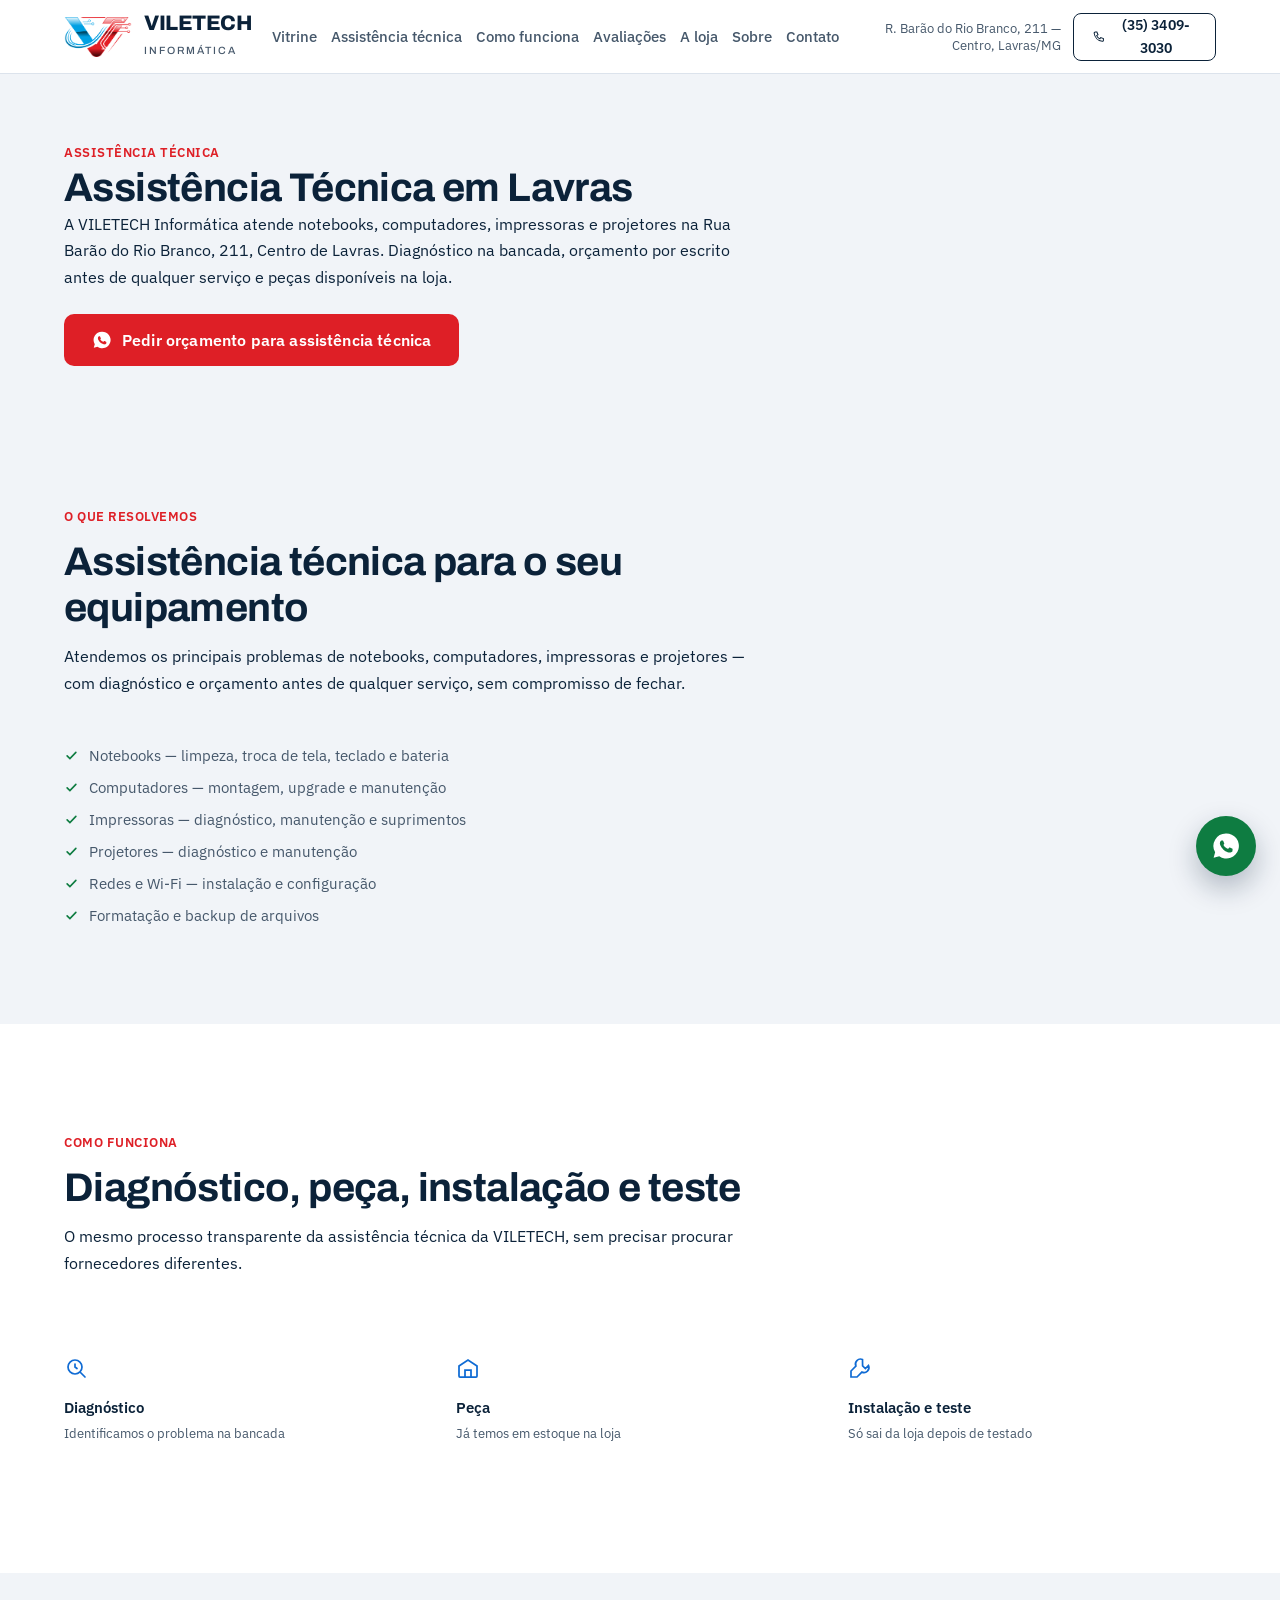
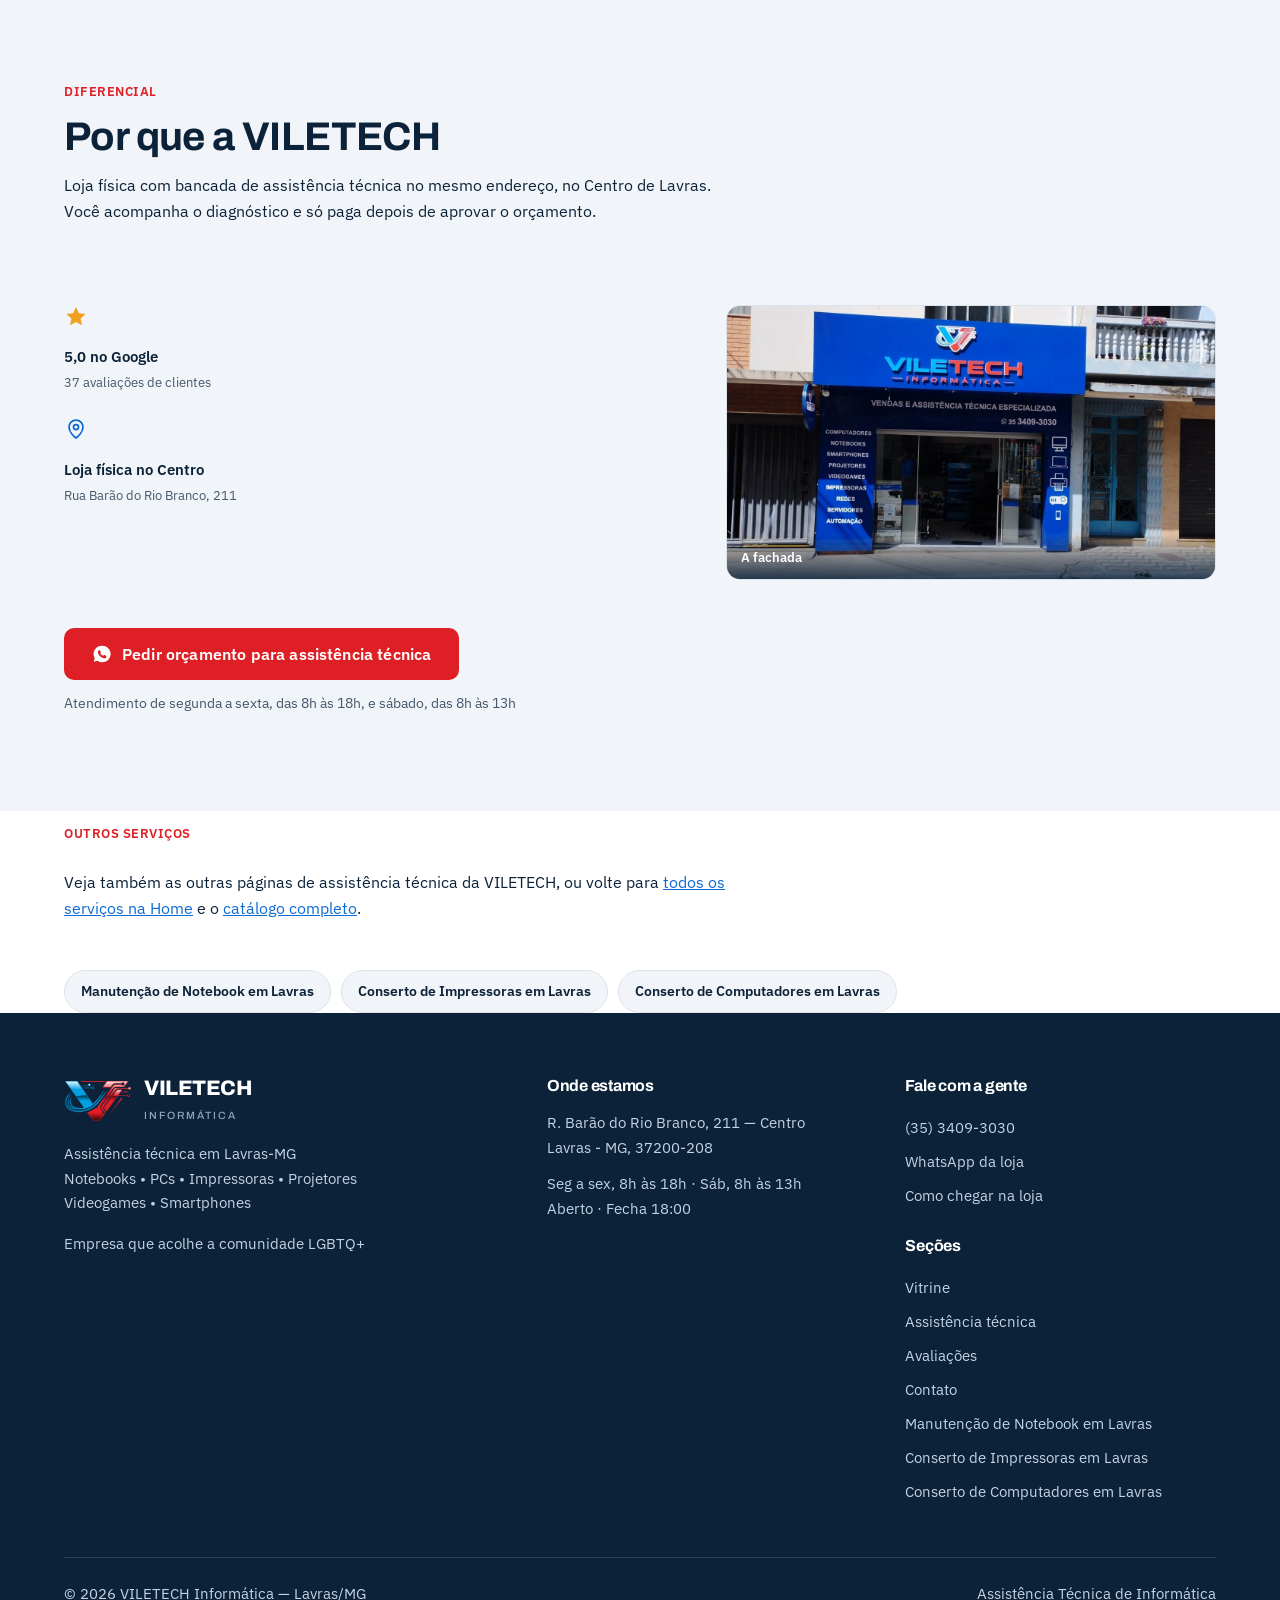
==== commit 1121bf25: "Corrige consistência de horário, copy não confirmada e domínio canônico - Padroniza horário (inclui " ====
--- a/assistencia-tecnica-lavras/index.html
+++ b/assistencia-tecnica-lavras/index.html
@@ -11,13 +11,13 @@
 <meta property="og:site_name" content="VILETECH Informática">
 <meta property="og:title" content="Assistência Técnica em Lavras | VILETECH Informática">
 <meta property="og:description" content="Assistência técnica em Lavras/MG para notebooks, computadores, impressoras e projetores. Diagnóstico rápido, orçamento por escrito e loja física no Centro.">
-<meta property="og:url" content="https://viletechinformatica.com.br/assistencia-tecnica-lavras/">
-<meta property="og:image" content="https://viletechinformatica.com.br/img/logo-viletech-512.png">
+<meta property="og:url" content="https://www.viletechinformatica.com.br/assistencia-tecnica-lavras/">
+<meta property="og:image" content="https://www.viletechinformatica.com.br/img/logo-viletech-512.png">
 <meta name="twitter:card" content="summary">
 <meta name="twitter:title" content="Assistência Técnica em Lavras | VILETECH Informática">
 <meta name="twitter:description" content="Assistência técnica em Lavras/MG para notebooks, computadores, impressoras e projetores. Diagnóstico rápido, orçamento por escrito e loja física no Centro.">
-<meta name="twitter:image" content="https://viletechinformatica.com.br/img/logo-viletech-512.png">
-<link rel="canonical" href="https://viletechinformatica.com.br/assistencia-tecnica-lavras/">
+<meta name="twitter:image" content="https://www.viletechinformatica.com.br/img/logo-viletech-512.png">
+<link rel="canonical" href="https://www.viletechinformatica.com.br/assistencia-tecnica-lavras/">
 <link rel="icon" type="image/png" href="../img/favicon-32.png">
 <link rel="apple-touch-icon" href="../img/apple-touch-icon.png">
 <link rel="preconnect" href="https://fonts.googleapis.com">
@@ -29,8 +29,8 @@
   "@context": "https://schema.org",
   "@type": "BreadcrumbList",
   "itemListElement": [
-    { "@type": "ListItem", "position": 1, "name": "Início", "item": "https://viletechinformatica.com.br/" },
-    { "@type": "ListItem", "position": 2, "name": "Assistência Técnica em Lavras", "item": "https://viletechinformatica.com.br/assistencia-tecnica-lavras/" }
+    { "@type": "ListItem", "position": 1, "name": "Início", "item": "https://www.viletechinformatica.com.br/" },
+    { "@type": "ListItem", "position": 2, "name": "Assistência Técnica em Lavras", "item": "https://www.viletechinformatica.com.br/assistencia-tecnica-lavras/" }
   ]
 }
 </script>
@@ -48,7 +48,7 @@
   <div class="topo-in">
     <a class="marca" href="../index.html" aria-label="VILETECH Informática — página inicial">
       <img class="marca-logo" src="../img/logo-viletech-mark.png" width="68" height="40" alt="" aria-hidden="true">
-      <span class="marca-txt"><strong><span class="marca-vile">Vile</span><span class="marca-tech">Tech</span></strong><span>Informática</span></span>
+      <span class="marca-txt"><strong>VILETECH</strong><span>Informática</span></span>
     </a>
 
     <nav class="menu" id="menu" aria-label="Navegação principal">
@@ -101,7 +101,7 @@
       <div class="cabeca-secao revela">
         <p class="selo">O que resolvemos</p>
         <h2 class="h2" id="tituloResolve">Assistência técnica para o seu equipamento</h2>
-        <p class="corpo">Atendemos os principais problemas de notebooks, computadores, impressoras e projetores — com diagnóstico gratuito e sem compromisso de fechar.</p>
+        <p class="corpo">Atendemos os principais problemas de notebooks, computadores, impressoras e projetores — com diagnóstico e orçamento antes de qualquer serviço, sem compromisso de fechar.</p>
       </div>
 
       <ul class="lista-check revela" style="max-width:560px">
@@ -183,7 +183,7 @@
           <svg width="20" height="20" viewBox="0 0 24 24" fill="currentColor" aria-hidden="true" focusable="false"><path d="M12 2a10 10 0 0 0-8.7 15l-1.2 4.4 4.5-1.2A10 10 0 1 0 12 2zm5.3 14c-.2.6-1.2 1.2-1.7 1.2-.5.1-1 .1-1.6-.1-.4-.1-.9-.3-1.5-.6-2.6-1.1-4.3-3.8-4.4-4-.1-.2-1-1.4-1-2.6 0-1.2.6-1.8.9-2.1.2-.2.5-.3.7-.3h.5c.2 0 .4 0 .6.5l.8 1.9c.1.2 0 .4-.1.5l-.3.4c-.1.1-.3.3-.1.6.1.2.6 1 1.3 1.6.9.8 1.6 1 1.9 1.2.2.1.4 0 .5-.1l.7-.8c.2-.2.3-.2.6-.1l1.7.8c.3.1.5.2.5.4 0 .1 0 .5-.2 1z"/></svg>
           Pedir orçamento para assistência técnica
         </a>
-        <p class="micro-cta">Atendimento de segunda a sexta, das 8h às 18h</p>
+        <p class="micro-cta">Atendimento de segunda a sexta, das 8h às 18h, e sábado, das 8h às 13h</p>
       </div>
     </div>
   </section>
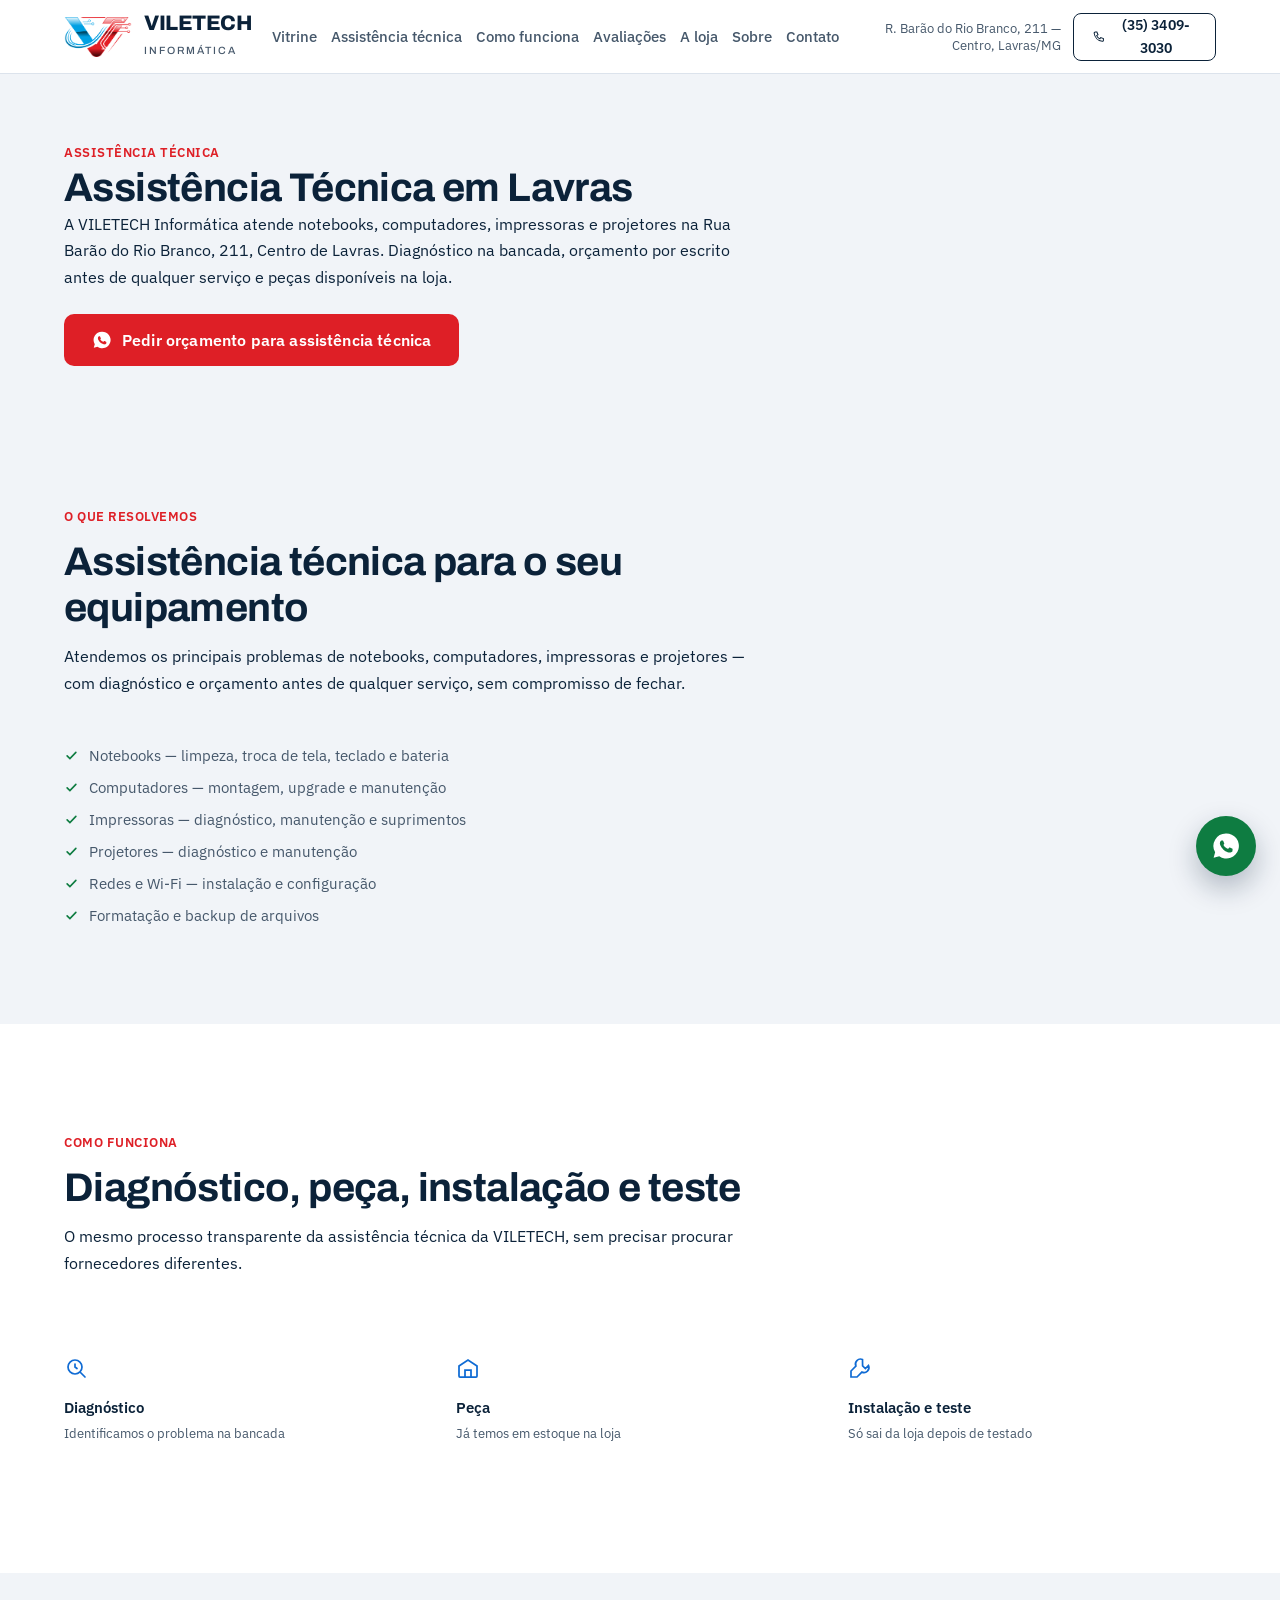
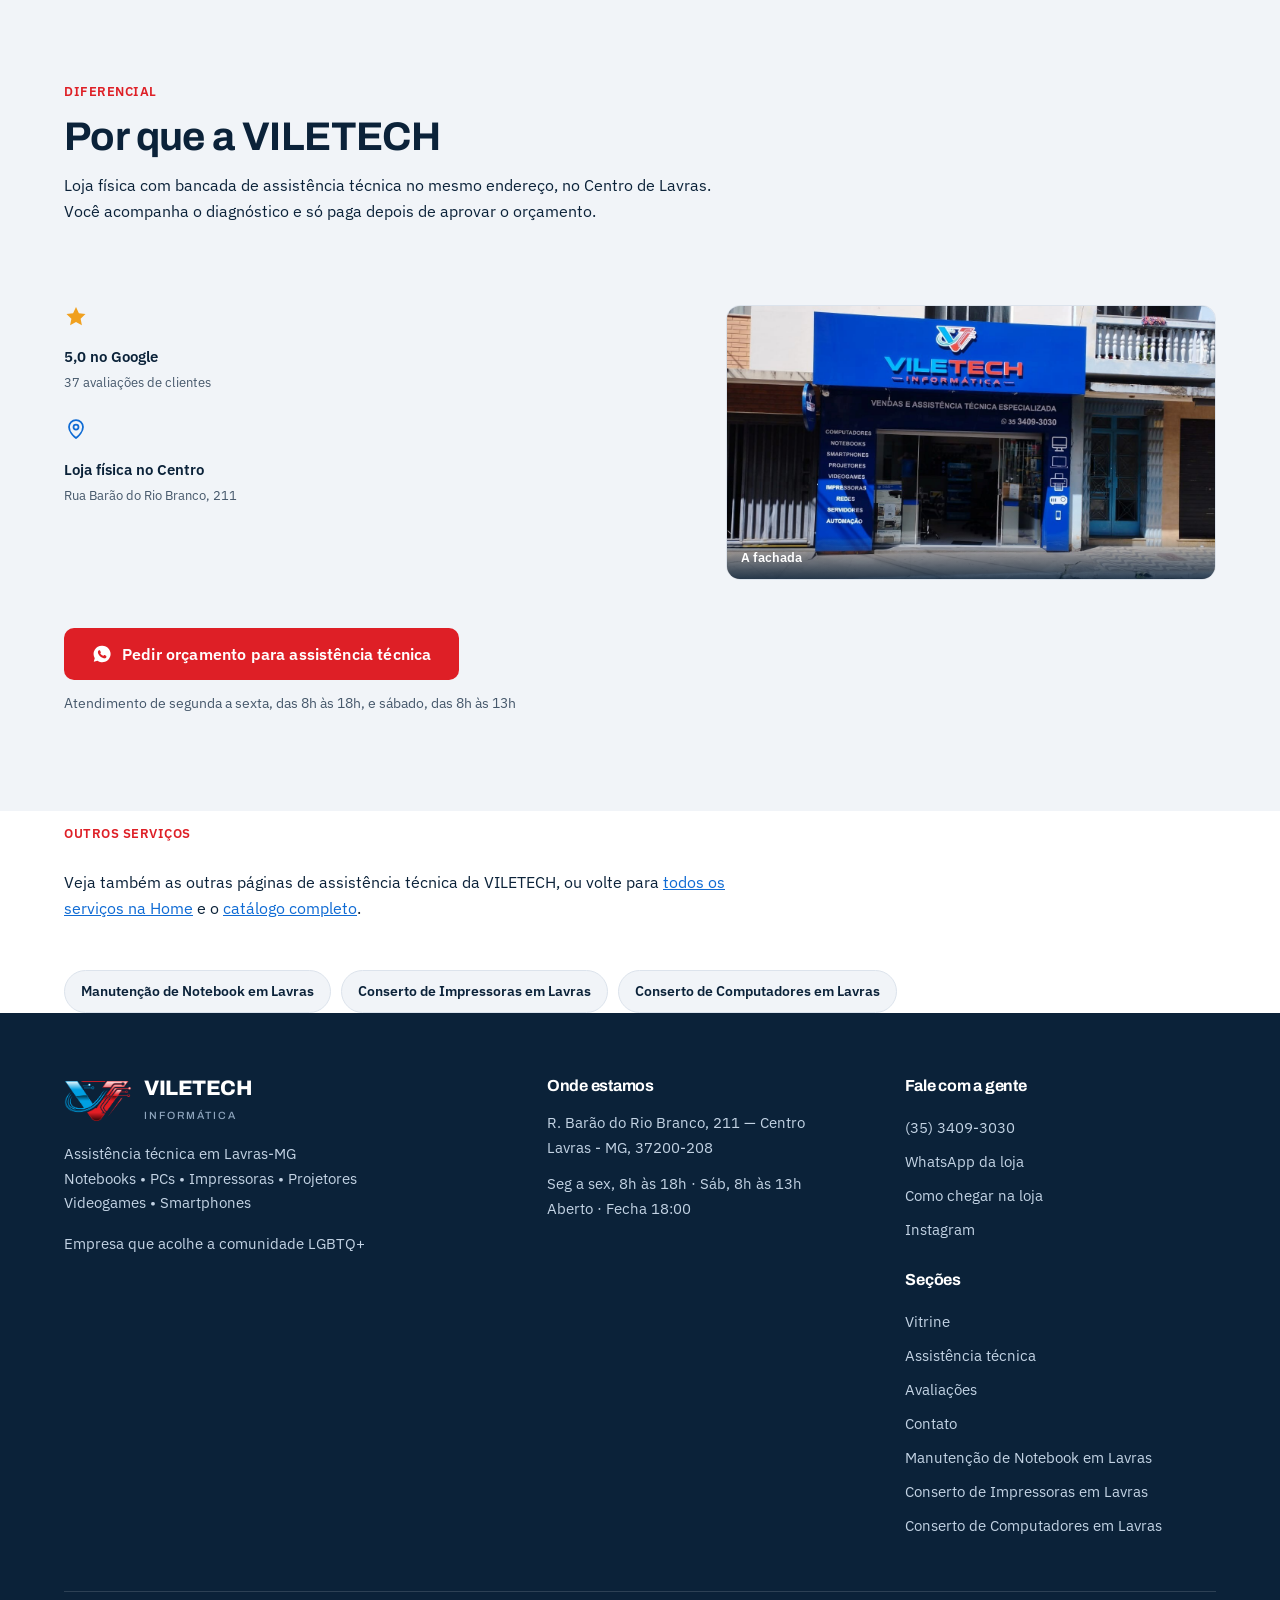
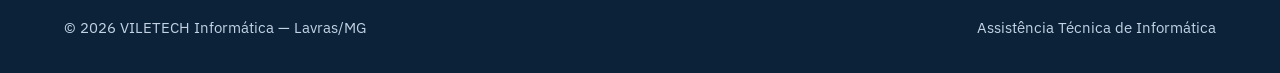
==== commit b2f3358b: "Adiciona link do Instagram no rodapé de todas as páginas Co-Authored-By: Claude Sonnet 5 <noreply@an" ====
--- a/assistencia-tecnica-lavras/index.html
+++ b/assistencia-tecnica-lavras/index.html
@@ -234,6 +234,7 @@
           <li><a href="tel:+553534093030">(35) 3409-3030</a></li>
           <li><a data-zap="Olá! Gostaria de solicitar um orçamento para assistência técnica." href="https://wa.me/553534093030?text=Ol%C3%A1!%20Gostaria%20de%20solicitar%20um%20or%C3%A7amento%20para%20assist%C3%AAncia%20t%C3%A9cnica." target="_blank" rel="noopener">WhatsApp da loja</a></li>
           <li><a href="https://www.google.com/maps/search/?api=1&amp;query=Viletech%20Inform%C3%A1tica%20Rua%20Bar%C3%A3o%20do%20Rio%20Branco%20211%20Lavras%20MG" target="_blank" rel="noopener">Como chegar na loja</a></li>
+          <li><a href="https://www.instagram.com/viletech_informatica/" target="_blank" rel="noopener">Instagram</a></li>
         </ul>
         <h2 style="margin-top:var(--e5)">Seções</h2>
         <ul>
